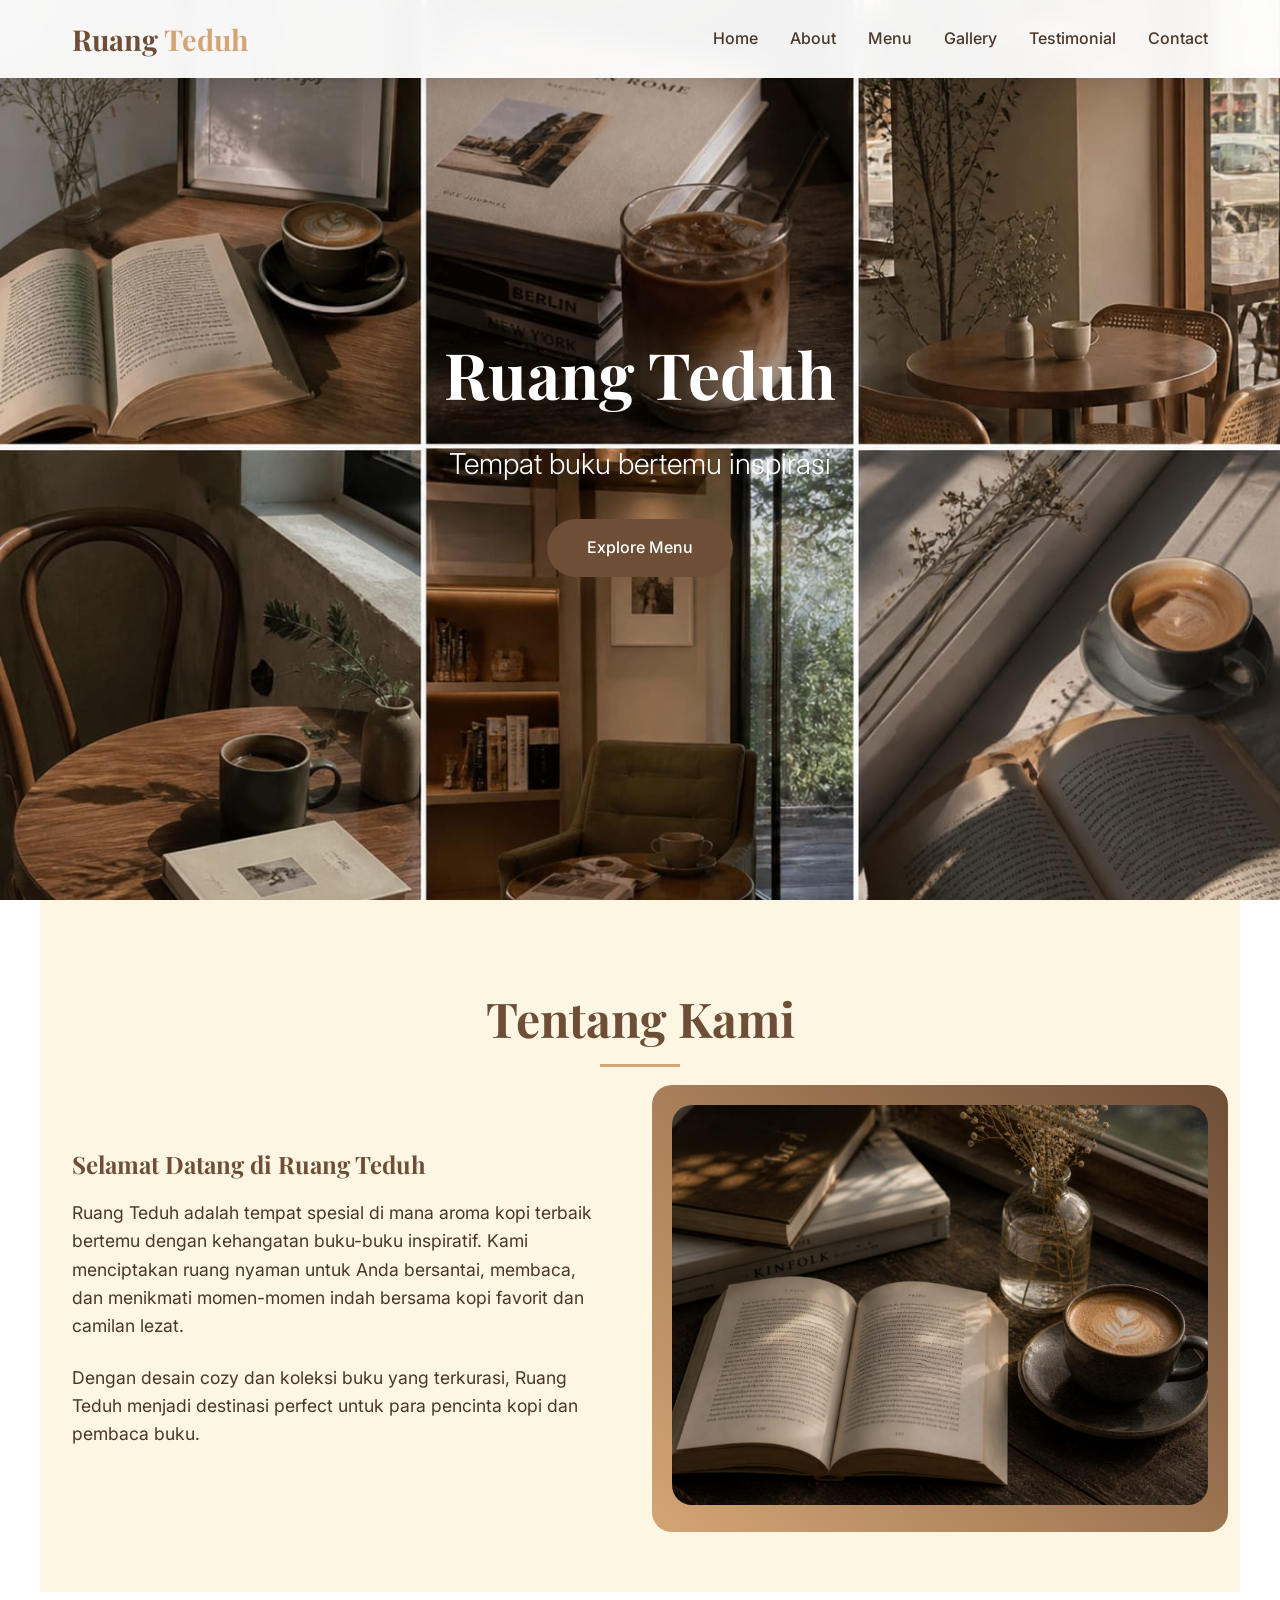
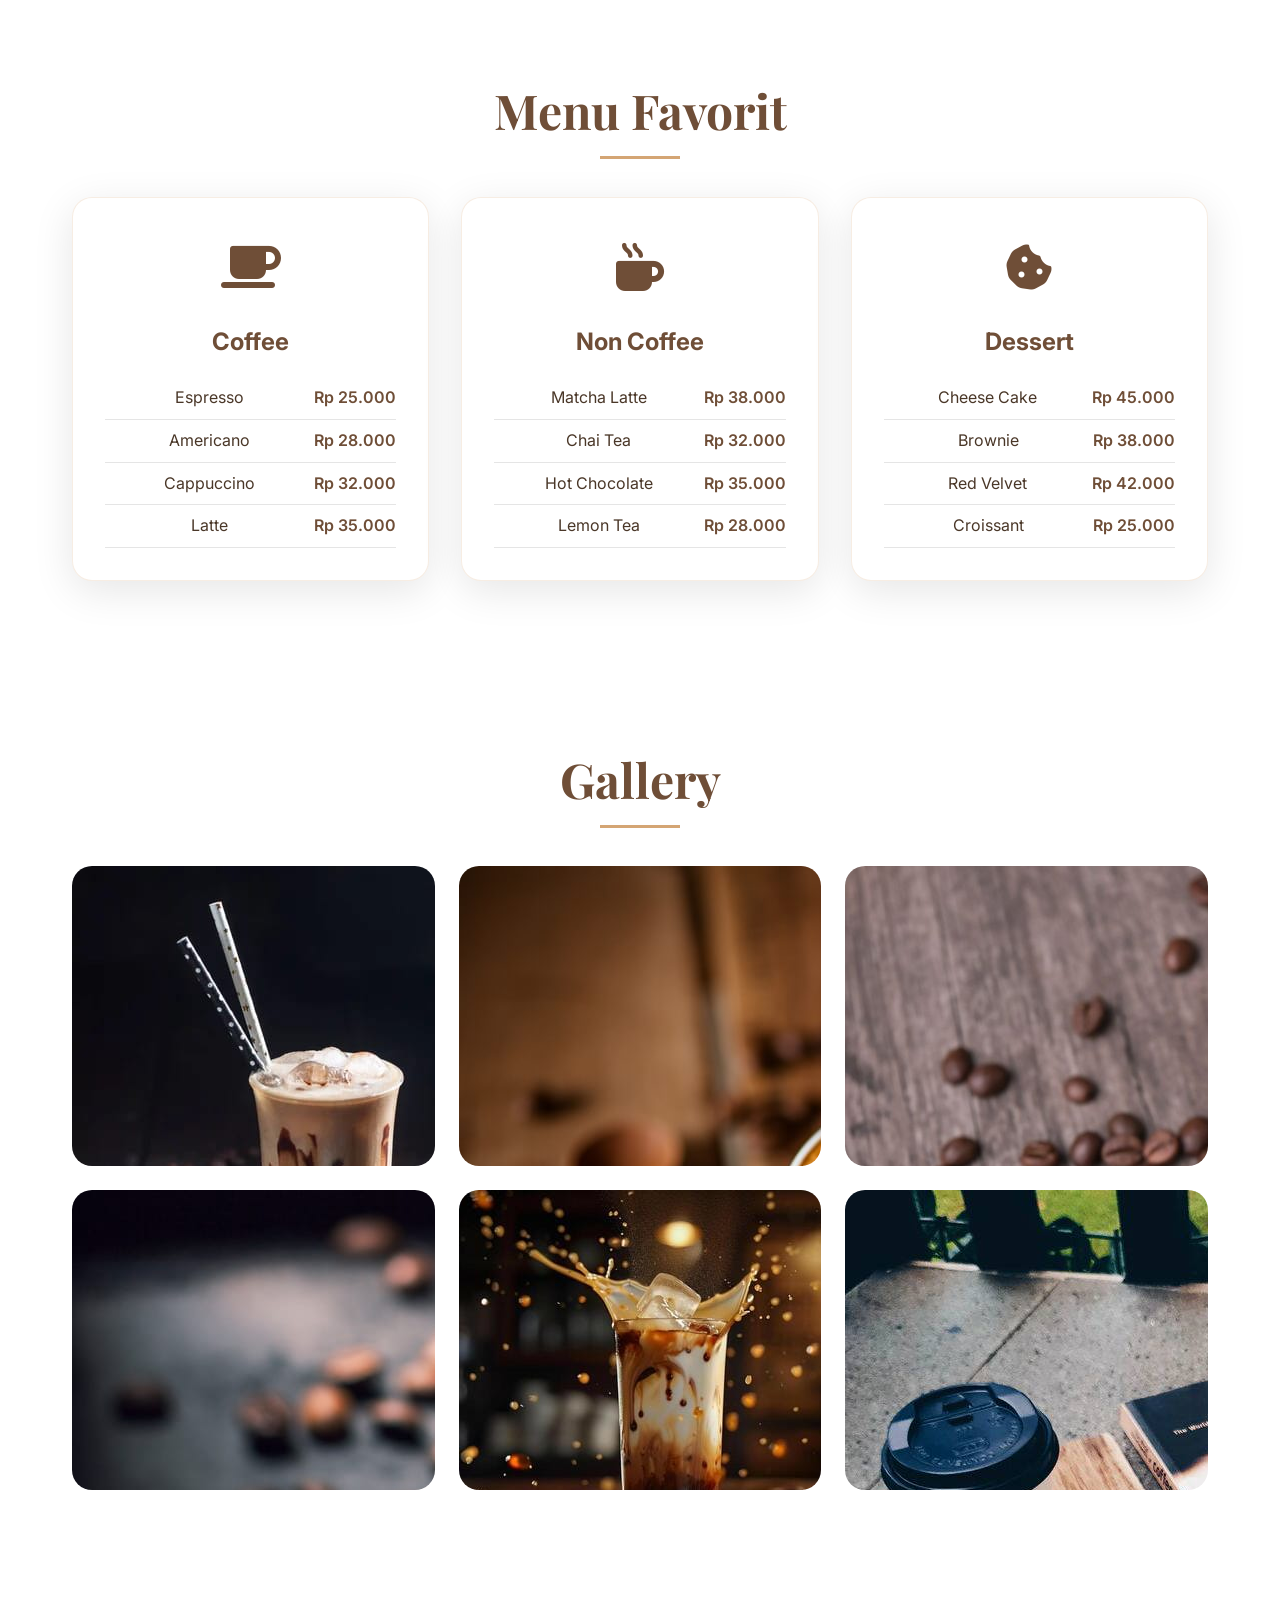
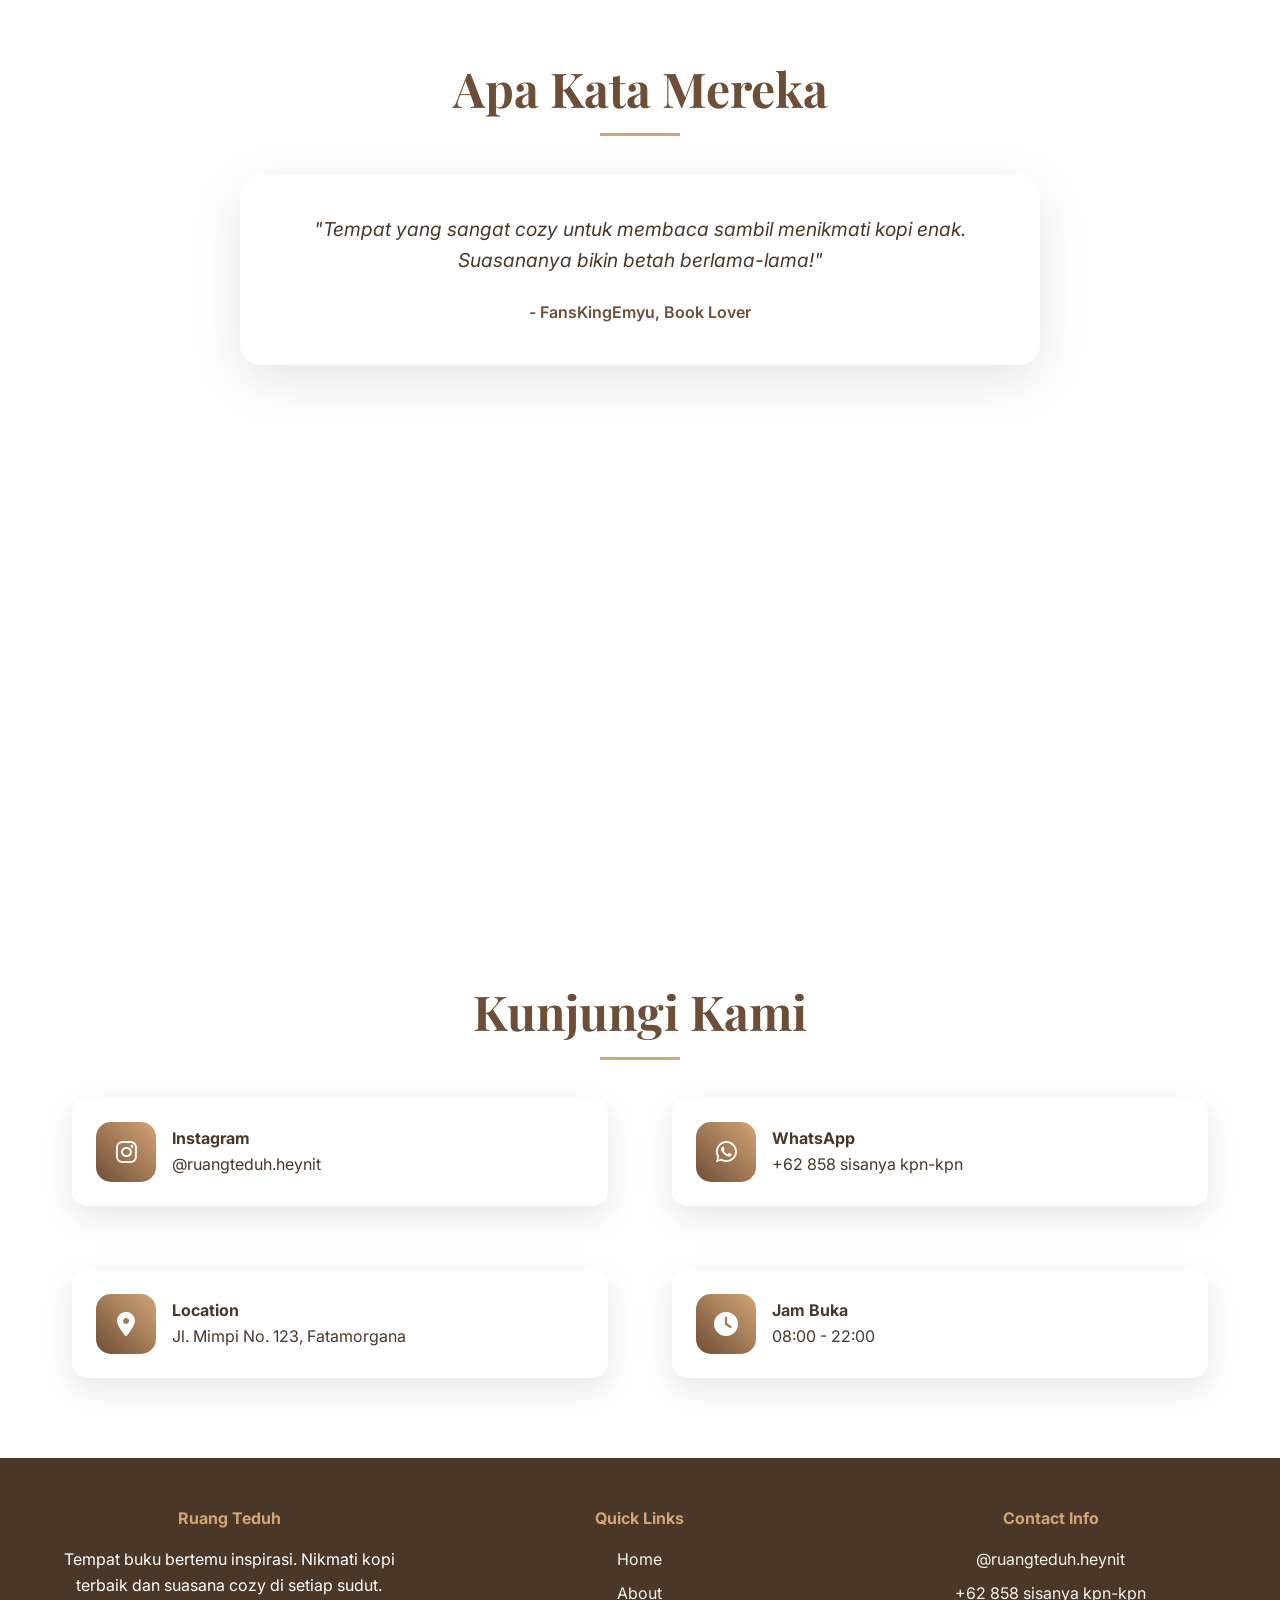
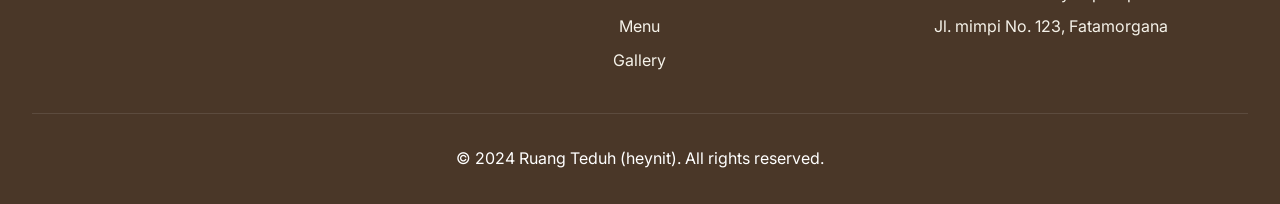
==== index.html @ b7b8b651 "first upload" ====
<!doctype html>
<html lang="id">
  <head>
    <meta charset="UTF-8" />
    <meta name="viewport" content="width=device-width, initial-scale=1.0" />
    <title>Ruang Teduh (heynit) - Coffee Shop & Bookstore</title>
    <link
      href="https://cdnjs.cloudflare.com/ajax/libs/font-awesome/6.4.0/css/all.min.css"
      rel="stylesheet"
    />
    <link
      href="https://fonts.googleapis.com/css2?family=Playfair+Display:wght@400;500;600;700&family=Inter:wght@300;400;500;600&display=swap"
      rel="stylesheet"
    />
    <link rel="stylesheet" href="style.css" />
  </head>
  <body>
    <!-- Navbar -->
    <nav class="navbar">
      <div class="nav-container">
        <a href="#" class="logo">Ruang <span>Teduh</span></a>
        <ul class="nav-menu">
          <li><a href="#home" class="nav-link">Home</a></li>
          <li><a href="#about" class="nav-link">About</a></li>
          <li><a href="#menu" class="nav-link">Menu</a></li>
          <li><a href="#gallery" class="nav-link">Gallery</a></li>
          <li><a href="#testimonial" class="nav-link">Testimonial</a></li>
          <li><a href="#contact" class="nav-link">Contact</a></li>
        </ul>
        <div class="hamburger">
          <span></span>
          <span></span>
          <span></span>
        </div>
      </div>
    </nav>

    <!-- Hero Section -->
    <section
      id="home"
      class="hero"
      style="background-image: url(&quot;assets/hero-bg.jpeg&quot;)"
    >
      <div class="hero-content">
        <h1>Ruang Teduh</h1>
        <p class="tagline">Tempat buku bertemu inspirasi</p>
        <a href="#menu" class="cta-button">Explore Menu</a>
      </div>
    </section>

    <!-- About Section -->
    <section id="about" class="section about fade-in">
      <h2 class="section-title">Tentang Kami</h2>
      <div class="about-content">
        <div class="about-text">
          <h3>Selamat Datang di Ruang Teduh</h3>
          <p>
            Ruang Teduh adalah tempat spesial di mana aroma kopi terbaik bertemu
            dengan kehangatan buku-buku inspiratif. Kami menciptakan ruang
            nyaman untuk Anda bersantai, membaca, dan menikmati momen-momen
            indah bersama kopi favorit dan camilan lezat.
          </p>
          <p>
            Dengan desain cozy dan koleksi buku yang terkurasi, Ruang Teduh
            menjadi destinasi perfect untuk para pencinta kopi dan pembaca buku.
          </p>
        </div>
        <div class="about-image">
          <img src="assets/about.jpeg" alt="Ruang Teduh Interior" />
        </div>
      </div>
    </section>

    <!-- Menu Section -->
    <section id="menu" class="section fade-in">
      <h2 class="section-title">Menu Favorit</h2>
      <div class="menu-grid">
        <div class="menu-card">
          <div class="menu-icon">
            <i class="fas fa-coffee"></i>
          </div>
          <h4>Coffee</h4>
          <ul class="menu-items">
            <li><span>Espresso</span><span class="price">Rp 25.000</span></li>
            <li><span>Americano</span><span class="price">Rp 28.000</span></li>
            <li><span>Cappuccino</span><span class="price">Rp 32.000</span></li>
            <li><span>Latte</span><span class="price">Rp 35.000</span></li>
          </ul>
        </div>
        <div class="menu-card">
          <div class="menu-icon">
            <i class="fas fa-mug-hot"></i>
          </div>
          <h4>Non Coffee</h4>
          <ul class="menu-items">
            <li>
              <span>Matcha Latte</span><span class="price">Rp 38.000</span>
            </li>
            <li><span>Chai Tea</span><span class="price">Rp 32.000</span></li>
            <li>
              <span>Hot Chocolate</span><span class="price">Rp 35.000</span>
            </li>
            <li><span>Lemon Tea</span><span class="price">Rp 28.000</span></li>
          </ul>
        </div>
        <div class="menu-card">
          <div class="menu-icon">
            <i class="fas fa-cookie-bite"></i>
          </div>
          <h4>Dessert</h4>
          <ul class="menu-items">
            <li>
              <span>Cheese Cake</span><span class="price">Rp 45.000</span>
            </li>
            <li><span>Brownie</span><span class="price">Rp 38.000</span></li>
            <li><span>Red Velvet</span><span class="price">Rp 42.000</span></li>
            <li><span>Croissant</span><span class="price">Rp 25.000</span></li>
          </ul>
        </div>
      </div>
    </section>

    <!-- Gallery Section -->
    <section id="gallery" class="section fade-in">
      <h2 class="section-title">Gallery</h2>

      <div class="gallery-grid">
        <div
          class="gallery-item"
          style="background-image: url(&quot;assets/gallery/coffee1.jpeg&quot;)"
        ></div>

        <div
          class="gallery-item"
          style="background-image: url(&quot;assets/gallery/coffee2.jpeg&quot;)"
        ></div>

        <div
          class="gallery-item"
          style="background-image: url(&quot;assets/gallery/coffee3.jpeg&quot;)"
        ></div>
        <div
          class="gallery-item"
          style="background-image: url(&quot;assets/gallery/coffee4.jpeg&quot;)"
        ></div>

        <div
          class="gallery-item"
          style="background-image: url(&quot;assets/gallery/coffee5.jpeg&quot;)"
        ></div>

        <div
          class="gallery-item"
          style="background-image: url(&quot;assets/gallery/coffee6.jpeg&quot;)"
        ></div>
      </div>
    </section>

    <!-- Testimonial Section -->
    <section id="testimonial" class="section fade-in">
      <h2 class="section-title">Apa Kata Mereka</h2>
      <div class="testimonial-container">
        <div class="testimonial active">
          <p class="testimonial-text">
            "Tempat yang sangat cozy untuk membaca sambil menikmati kopi enak.
            Suasananya bikin betah berlama-lama!"
          </p>
          <div class="testimonial-author">- FansKingEmyu, Book Lover</div>
        </div>
        <div class="testimonial">
          <p class="testimonial-text">
            "Kopi dan dessertnya juara! Koleksi bukunya juga bagus-bagus.
            Recommended banget!"
          </p>
          <div class="testimonial-author">- Cassemiro, Coffee Addict</div>
        </div>
        <div class="testimonial">
          <p class="testimonial-text">
            "Ruang Teduh jadi tempat favoritku untuk kerja remote. Nyaman dan
            produktif!"
          </p>
          <div class="testimonial-author">- Bruno, Freelancer</div>
        </div>
      </div>
    </section>

    <!-- Contact Section -->
    <section id="contact" class="section fade-in">
      <h2 class="section-title">Kunjungi Kami</h2>
      <div class="contact-grid">
        <a href="#" class="contact-item">
          <div class="contact-icon">
            <i class="fab fa-instagram"></i>
          </div>
          <div>
            <h4>Instagram</h4>
            <p>@ruangteduh.heynit</p>
          </div>
        </a>
        <a href="#" class="contact-item">
          <div class="contact-icon">
            <i class="fab fa-whatsapp"></i>
          </div>
          <div>
            <h4>WhatsApp</h4>
            <p>+62 858 sisanya kpn-kpn</p>
          </div>
        </a>
        <a href="#" class="contact-item">
          <div class="contact-icon">
            <i class="fas fa-map-marker-alt"></i>
          </div>
          <div>
            <h4>Location</h4>
            <p>Jl. Mimpi No. 123, Fatamorgana</p>
          </div>
        </a>
        <a href="#" class="contact-item">
          <div class="contact-icon">
            <i class="fas fa-clock"></i>
          </div>
          <div>
            <h4>Jam Buka</h4>
            <p>08:00 - 22:00</p>
          </div>
        </a>
      </div>
    </section>

    <!-- Footer -->
    <footer class="footer">
      <div class="footer-content">
        <div class="footer-section">
          <h4>Ruang Teduh</h4>
          <p>
            Tempat buku bertemu inspirasi. Nikmati kopi terbaik dan suasana cozy
            di setiap sudut.
          </p>
        </div>
        <div class="footer-section">
          <h4>Quick Links</h4>
          <a href="#home">Home</a>
          <a href="#about">About</a>
          <a href="#menu">Menu</a>
          <a href="#gallery">Gallery</a>
        </div>
        <div class="footer-section">
          <h4>Contact Info</h4>
          <a href="#">@ruangteduh.heynit</a>
          <a href="#">+62 858 sisanya kpn-kpn</a>
          <a href="#">Jl. mimpi No. 123, Fatamorgana</a>
        </div>
      </div>
      <div class="footer-bottom">
        <p>&copy; 2024 Ruang Teduh (heynit). All rights reserved.</p>
      </div>
    </footer>

    <script>
      // Mobile Menu Toggle
      const hamburger = document.querySelector(".hamburger");
      const navMenu = document.querySelector(".nav-menu");

      hamburger.addEventListener("click", () => {
        hamburger.classList.toggle("active");
        navMenu.classList.toggle("active");
      });

      // Close mobile menu when clicking on a link
      document.querySelectorAll(".nav-link").forEach((n) =>
        n.addEventListener("click", () => {
          hamburger.classList.remove("active");
          navMenu.classList.remove("active");
        }),
      );

      // Navbar background on scroll
      window.addEventListener("scroll", () => {
        const navbar = document.querySelector(".navbar");
        if (window.scrollY > 100) {
          navbar.style.background = "rgba(255, 255, 255, 0.98)";
        } else {
          navbar.style.background = "rgba(255, 255, 255, 0.95)";
        }
      });

      // Fade in on scroll
      const observerOptions = {
        threshold: 0.1,
        rootMargin: "0px 0px -50px 0px",
      };

      const observer = new IntersectionObserver((entries) => {
        entries.forEach((entry) => {
          if (entry.isIntersecting) {
            entry.target.classList.add("visible");
          }
        });
      }, observerOptions);

      document.querySelectorAll(".fade-in").forEach((el) => {
        observer.observe(el);
      });

      // Testimonial slider
      let currentTestimonial = 0;
      const testimonials = document.querySelectorAll(".testimonial");

      function showTestimonial(index) {
        testimonials.forEach((t, i) => {
          t.classList.toggle("active", i === index);
        });
      }

      setInterval(() => {
        currentTestimonial = (currentTestimonial + 1) % testimonials.length;
        showTestimonial(currentTestimonial);
      }, 5000);

      // Smooth scrolling for anchor links
      document.querySelectorAll('a[href^="#"]').forEach((anchor) => {
        anchor.addEventListener("click", function (e) {
          e.preventDefault();
          const target = document.querySelector(this.getAttribute("href"));
          if (target) {
            target.scrollIntoView({
              behavior: "smooth",
              block: "start",
            });
          }
        });
      });

      // Gallery hover effect
      document.querySelectorAll(".gallery-item").forEach((item) => {
        item.addEventListener("mouseenter", function () {
          this.style.transform = "scale(1.05)";
        });
        item.addEventListener("mouseleave", function () {
          this.style.transform = "scale(1)";
        });
      });
    </script>
  </body>
</html>
---- style.css ----
* {
  margin: 0;
  padding: 0;
  box-sizing: border-box;
}

:root {
  --coffee-brown: #6f4e37;
  --coffee-dark: #4a3728;
  --beige: #f5f2e9;
  --cream: #fdf6e3;
  --white: #ffffff;
  --light-brown: #d4a574;
}

body {
  font-family: "Inter", sans-serif;
  line-height: 1.6;
  color: var(--coffee-dark);
  overflow-x: hidden;
}

h1,
h2,
h3 {
  font-family: "Playfair Display", serif;
}

/* Navbar */
.navbar {
  position: fixed;
  top: 0;
  width: 100%;
  background: rgba(255, 255, 255, 0.95);
  backdrop-filter: blur(10px);
  z-index: 1000;
  padding: 1rem 0;
  transition: all 0.3s ease;
  box-shadow: 0 2px 20px rgba(0, 0, 0, 0.1);
}

.nav-container {
  max-width: 1200px;
  margin: 0 auto;
  display: flex;
  justify-content: space-between;
  align-items: center;
  padding: 0 2rem;
}

.logo {
  font-family: "Playfair Display", serif;
  font-size: 1.8rem;
  font-weight: 700;
  color: var(--coffee-brown);
  text-decoration: none;
}

.logo span {
  color: var(--light-brown);
}

.nav-menu {
  display: flex;
  list-style: none;
  gap: 2rem;
}

.nav-link {
  text-decoration: none;
  color: var(--coffee-dark);
  font-weight: 500;
  transition: color 0.3s ease;
  position: relative;
}

.nav-link:hover {
  color: var(--coffee-brown);
}

.nav-link::after {
  content: "";
  position: absolute;
  width: 0;
  height: 2px;
  bottom: -5px;
  left: 0;
  background: var(--coffee-brown);
  transition: width 0.3s ease;
}

.nav-link:hover::after {
  width: 100%;
}

.hamburger {
  display: none;
  flex-direction: column;
  cursor: pointer;
  gap: 4px;
}

.hamburger span {
  width: 25px;
  height: 3px;
  background: var(--coffee-brown);
  transition: 0.3s;
}

/* Hero Section */
.hero {
  height: 100vh;
  background:
    linear-gradient(rgba(111, 78, 55, 0.7), rgba(111, 78, 55, 0.7)),
    url('data:image/svg+xml,<svg xmlns="http://www.w3.org/2000/svg" viewBox="0 0 1200 800"><rect fill="%23F5F2E9" width="1200" height="800"/><circle fill="%23FDF6E3" opacity="0.8" cx="200" cy="200" r="300"/><circle fill="%23D4A574" opacity="0.3" cx="900" cy="500" r="250"/><path fill="%23F5F2E9" opacity="0.6" d="M0 400Q300 200 600 400T1200 400V800H0z"/></svg>');
  background-size: cover;
  background-position: center;
  display: flex;
  align-items: center;
  justify-content: center;
  text-align: center;
  color: white;
  position: relative;
}

.hero-content h1 {
  font-size: clamp(2.5rem, 5vw, 4rem);
  margin-bottom: 1rem;
  opacity: 0;
  animation: fadeInUp 1s ease 0.5s forwards;
}

.hero-content .tagline {
  font-size: clamp(1.2rem, 3vw, 1.8rem);
  margin-bottom: 2rem;
  font-weight: 300;
  opacity: 0;
  animation: fadeInUp 1s ease 0.8s forwards;
}

.cta-button {
  display: inline-block;
  background: var(--coffee-brown);
  color: white;
  padding: 1rem 2.5rem;
  border-radius: 50px;
  text-decoration: none;
  font-weight: 500;
  transition: all 0.3s ease;
  box-shadow: 0 10px 30px rgba(111, 78, 55, 0.3);
  opacity: 0;
  animation: fadeInUp 1s ease 1.1s forwards;
}

.cta-button:hover {
  transform: translateY(-3px);
  box-shadow: 0 15px 40px rgba(111, 78, 55, 0.4);
  background: var(--coffee-dark);
}

/* Sections */
.section {
  padding: 5rem 2rem;
  max-width: 1200px;
  margin: 0 auto;
}

.section-title {
  text-align: center;
  font-size: clamp(2rem, 4vw, 3rem);
  margin-bottom: 3rem;
  color: var(--coffee-brown);
  position: relative;
}

.section-title::after {
  content: "";
  width: 80px;
  height: 3px;
  background: var(--light-brown);
  position: absolute;
  bottom: -10px;
  left: 50%;
  transform: translateX(-50%);
}

/* About Section */
.about {
  background: var(--cream);
}

.about-content {
  display: grid;
  grid-template-columns: 1fr 1fr;
  gap: 4rem;
  align-items: center;
}

.about-text h3 {
  font-size: 1.5rem;
  margin-bottom: 1rem;
  color: var(--coffee-brown);
}

.about-text p {
  color: var(--coffee-dark);
  margin-bottom: 1.5rem;
  font-size: 1.1rem;
}

.about-image {
  position: relative;
}

.about-image::before {
  content: "";
  position: absolute;
  top: -20px;
  left: -20px;
  right: -20px;
  bottom: -20px;
  background: linear-gradient(45deg, var(--light-brown), var(--coffee-brown));
  z-index: -1;
  border-radius: 20px;
}

.about-image img {
  width: 100%;
  border-radius: 20px;
  height: 400px;
  object-fit: cover;
}

/* Menu Section */
.menu-grid {
  display: grid;
  grid-template-columns: repeat(auto-fit, minmax(300px, 1fr));
  gap: 2rem;
  margin-top: 3rem;
}

.menu-card {
  background: white;
  padding: 2rem;
  border-radius: 20px;
  box-shadow: 0 10px 40px rgba(0, 0, 0, 0.1);
  text-align: center;
  transition: all 0.3s ease;
  border: 1px solid rgba(212, 165, 116, 0.2);
}

.menu-card:hover {
  transform: translateY(-10px);
  box-shadow: 0 20px 60px rgba(0, 0, 0, 0.15);
}

.menu-icon {
  font-size: 3rem;
  color: var(--coffee-brown);
  margin-bottom: 1rem;
}

.menu-card h4 {
  font-size: 1.5rem;
  margin-bottom: 1rem;
  color: var(--coffee-brown);
}

.menu-items {
  list-style: none;
}

.menu-items li {
  padding: 0.5rem 0;
  border-bottom: 1px solid rgba(0, 0, 0, 0.1);
  overflow: hidden;
}

.price {
  float: right;
  font-weight: 600;
  color: var(--coffee-brown);
}

/* Gallery */
.gallery-grid {
  display: grid;
  grid-template-columns: repeat(auto-fit, minmax(300px, 1fr));
  gap: 1.5rem;
  margin-top: 3rem;
}

.gallery-item {
  position: relative;
  overflow: hidden;
  border-radius: 20px;
  height: 300px;
  background: var(--beige);
  display: flex;
  align-items: center;
  justify-content: center;
  cursor: pointer;
  transition: all 0.3s ease;
}

.gallery-item::before {
  content: "";
  position: absolute;
  top: 0;
  left: 0;
  right: 0;
  bottom: 0;
  background: linear-gradient(
    45deg,
    rgba(111, 78, 55, 0.8),
    rgba(212, 165, 116, 0.8)
  );
  opacity: 0;
  transition: opacity 0.3s ease;
  z-index: 1;
}

.gallery-item i {
  font-size: 2rem;
  color: white;
  z-index: 2;
  opacity: 0;
  transition: opacity 0.3s ease;
}

/* Testimonial */
.testimonial-container {
  max-width: 800px;
  margin: 3rem auto 0;
}

.testimonial {
  background: white;
  padding: 2.5rem;
  border-radius: 20px;
  box-shadow: 0 15px 50px rgba(0, 0, 0, 0.1);
  text-align: center;
  margin-bottom: 2rem;
  opacity: 0;
  transform: translateY(30px);
  transition: all 0.6s ease;
}

.testimonial.active {
  opacity: 1;
  transform: translateY(0);
}

.testimonial-text {
  font-style: italic;
  font-size: 1.2rem;
  margin-bottom: 1.5rem;
  color: var(--coffee-dark);
}

.testimonial-author {
  font-weight: 600;
  color: var(--coffee-brown);
}

/* Contact */
.contact-grid {
  display: grid;
  grid-template-columns: 1fr 1fr;
  gap: 4rem;
  margin-top: 3rem;
}

.contact-item {
  display: flex;
  align-items: center;
  gap: 1rem;
  padding: 1.5rem;
  background: white;
  border-radius: 15px;
  box-shadow: 0 10px 30px rgba(0, 0, 0, 0.1);
  transition: all 0.3s ease;
  text-decoration: none;
  color: var(--coffee-dark);
}

.contact-item:hover {
  transform: translateY(-5px);
  box-shadow: 0 15px 40px rgba(0, 0, 0, 0.15);
}

.contact-icon {
  width: 60px;
  height: 60px;
  background: linear-gradient(45deg, var(--coffee-brown), var(--light-brown));
  border-radius: 15px;
  display: flex;
  align-items: center;
  justify-content: center;
  font-size: 1.5rem;
  color: white;
}

/* Footer */
.footer {
  background: var(--coffee-dark);
  color: white;
  text-align: center;
  padding: 3rem 2rem 2rem;
}

.footer-content {
  max-width: 1200px;
  margin: 0 auto;
  display: grid;
  grid-template-columns: repeat(auto-fit, minmax(250px, 1fr));
  gap: 2rem;
  margin-bottom: 2rem;
}

.footer-section h4 {
  margin-bottom: 1rem;
  color: var(--light-brown);
}

.footer-section a {
  color: var(--beige);
  text-decoration: none;
  display: block;
  margin-bottom: 0.5rem;
  transition: color 0.3s ease;
}

.footer-section a:hover {
  color: var(--light-brown);
}

.footer-bottom {
  border-top: 1px solid rgba(255, 255, 255, 0.1);
  padding-top: 2rem;
  margin-top: 2rem;
}

/* Animations */
@keyframes fadeInUp {
  from {
    opacity: 0;
    transform: translateY(30px);
  }
  to {
    opacity: 1;
    transform: translateY(0);
  }
}

/* Fade In Scroll */
.fade-in {
  opacity: 0;
  transform: translateY(50px);
  transition: all 0.8s ease;
}

.fade-in.visible {
  opacity: 1;
  transform: translateY(0);
}

/* Responsive */
@media (max-width: 768px) {
  .hamburger {
    display: flex;
  }

  .nav-menu {
    position: fixed;
    left: -100%;
    top: 70px;
    flex-direction: column;
    background-color: white;
    width: 100%;
    text-align: center;
    transition: 0.3s;
    box-shadow: 0 10px 27px rgba(0, 0, 0, 0.05);
    padding: 2rem 0;
  }

  .nav-menu.active {
    left: 0;
  }

  .about-content {
    grid-template-columns: 1fr;
    text-align: center;
  }

  .contact-grid {
    grid-template-columns: 1fr;
  }

  .section {
    padding: 3rem 1rem;
  }
}

/* Smooth Scroll */
html {
  scroll-behavior: smooth;
}
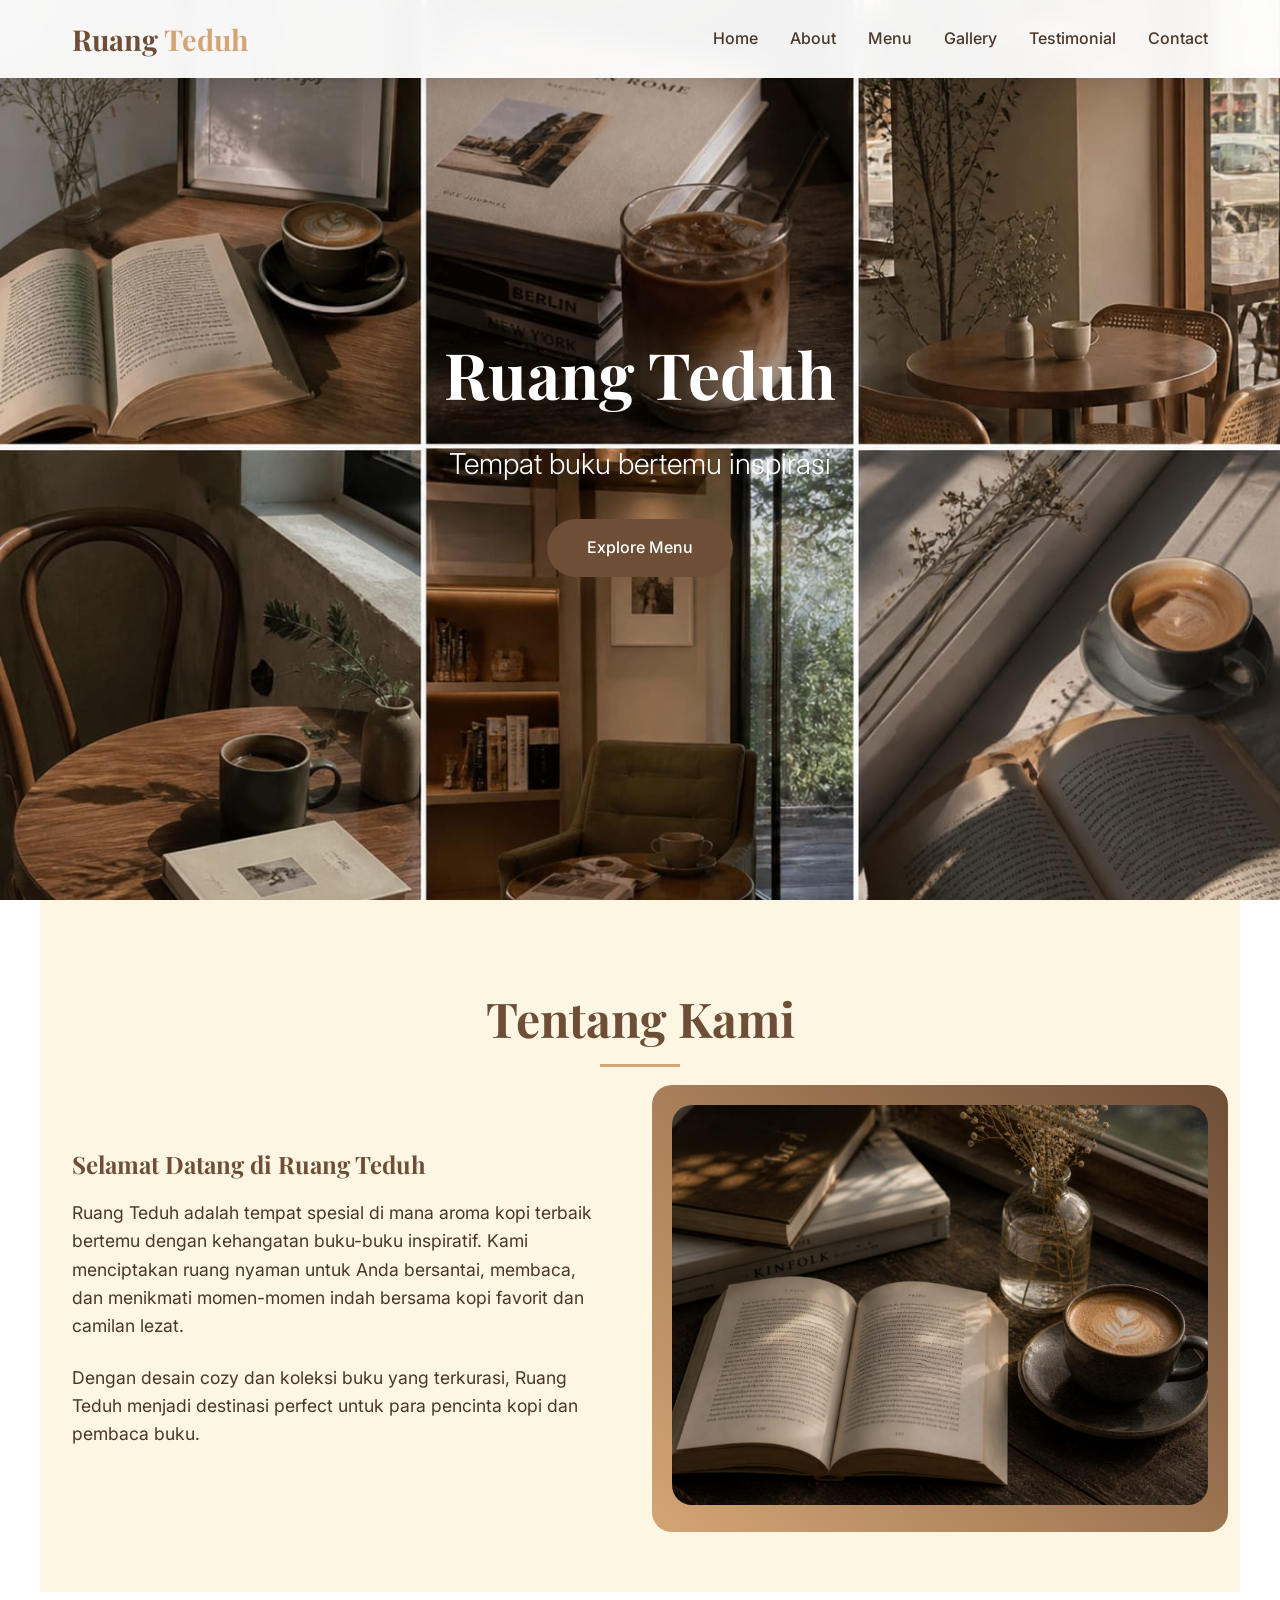
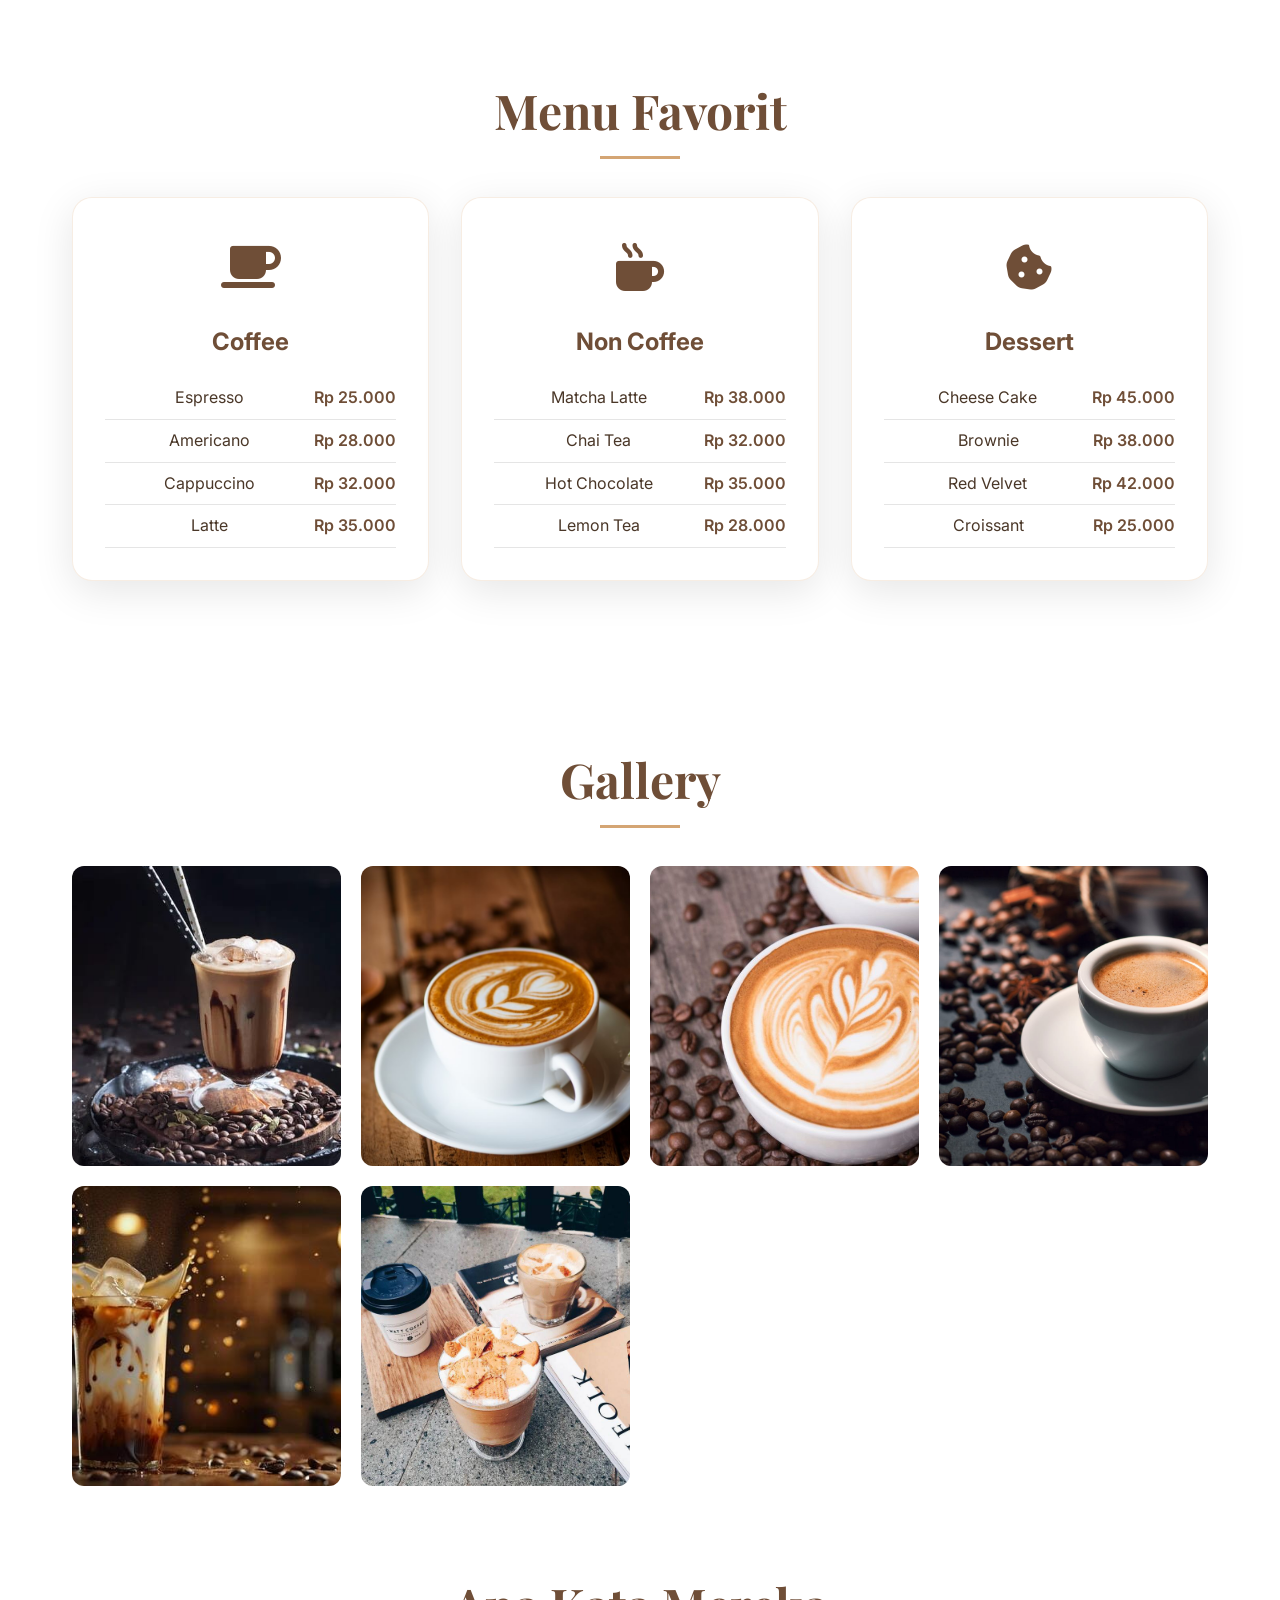
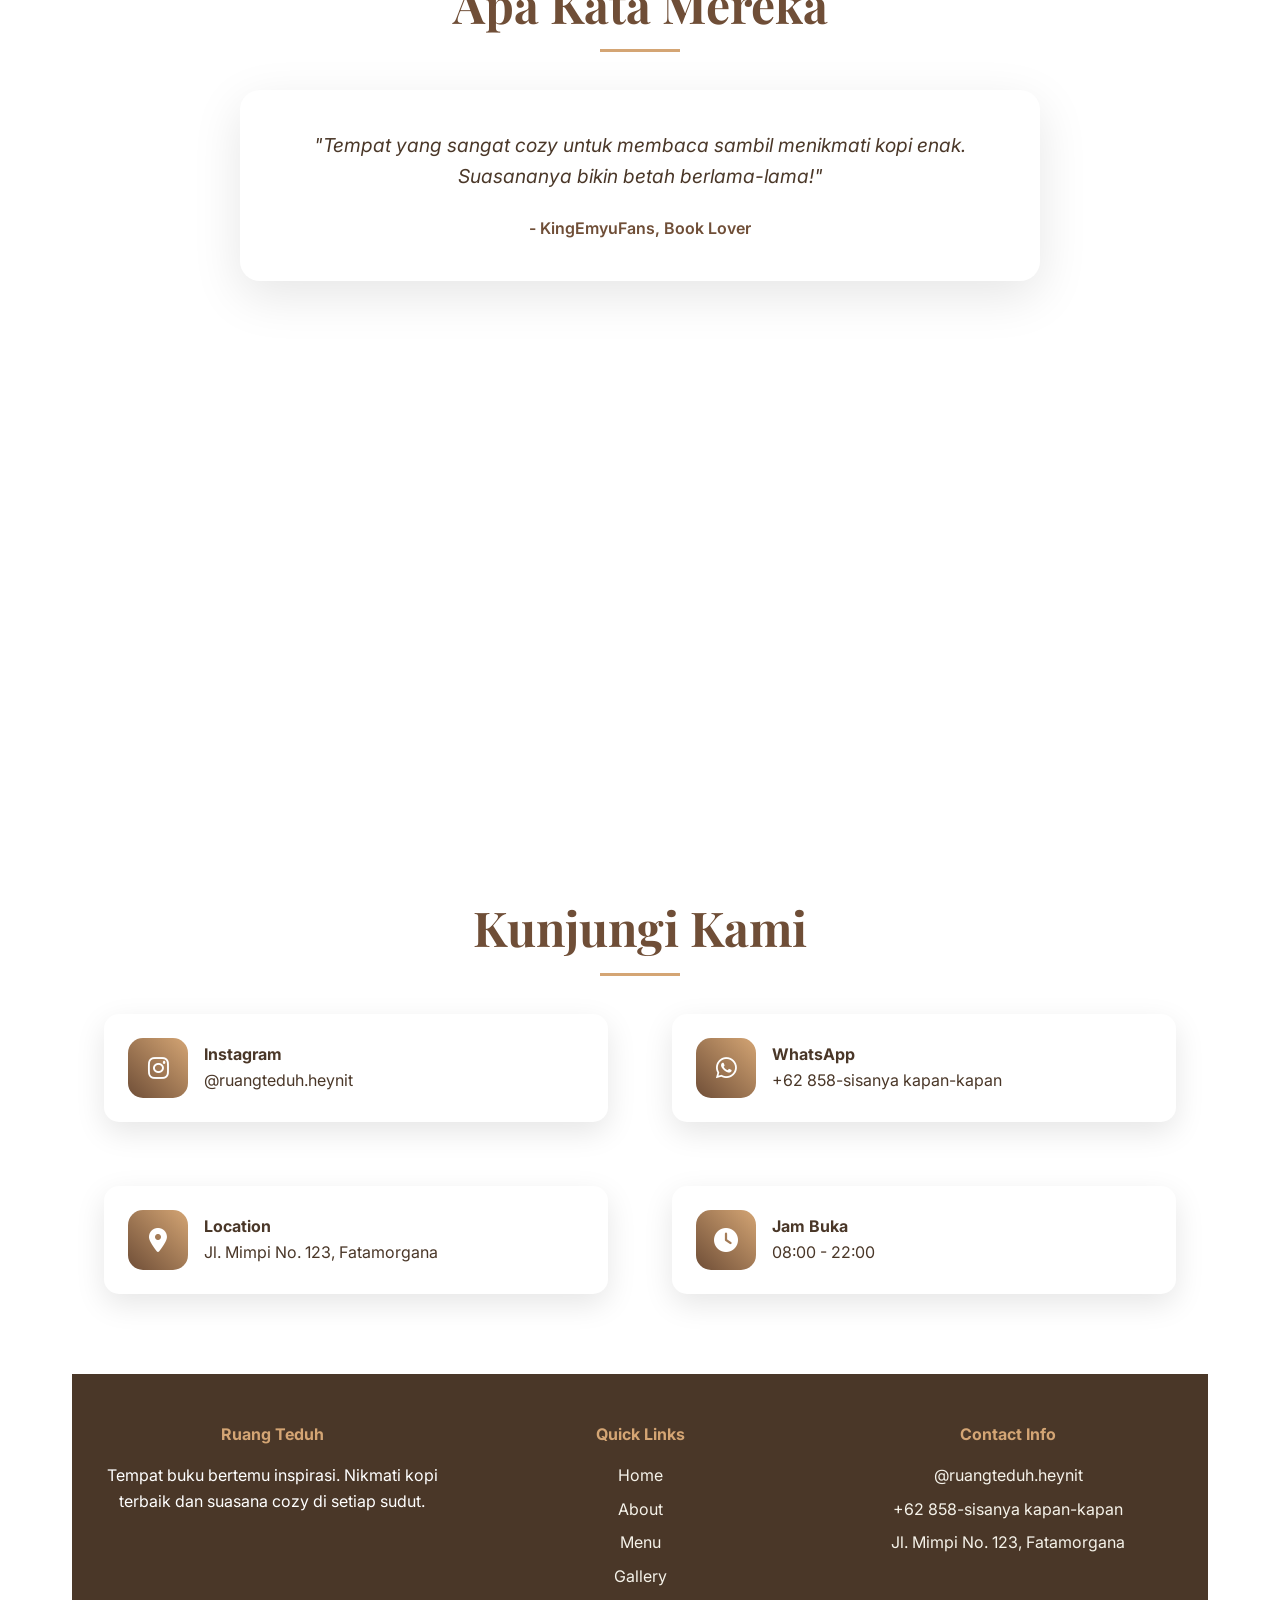
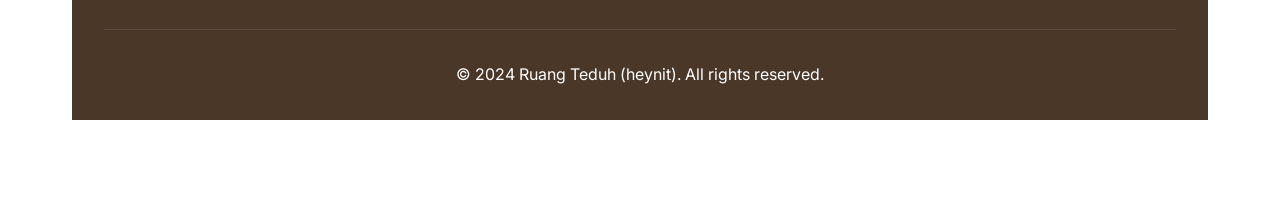
==== commit 6bf8d5a0: "fix gallery" ====
--- a/index.html
+++ b/index.html
@@ -1,345 +1,299 @@
-<!doctype html>
+<!DOCTYPE html>
 <html lang="id">
-  <head>
-    <meta charset="UTF-8" />
-    <meta name="viewport" content="width=device-width, initial-scale=1.0" />
+<head>
+    <meta charset="UTF-8">
+    <meta name="viewport" content="width=device-width, initial-scale=1.0">
     <title>Ruang Teduh (heynit) - Coffee Shop & Bookstore</title>
-    <link
-      href="https://cdnjs.cloudflare.com/ajax/libs/font-awesome/6.4.0/css/all.min.css"
-      rel="stylesheet"
-    />
-    <link
-      href="https://fonts.googleapis.com/css2?family=Playfair+Display:wght@400;500;600;700&family=Inter:wght@300;400;500;600&display=swap"
-      rel="stylesheet"
-    />
-    <link rel="stylesheet" href="style.css" />
-  </head>
-  <body>
+    <link href="https://cdnjs.cloudflare.com/ajax/libs/font-awesome/6.4.0/css/all.min.css" rel="stylesheet">
+    <link href="https://fonts.googleapis.com/css2?family=Playfair+Display:wght@400;500;600;700&family=Inter:wght@300;400;500;600&display=swap" rel="stylesheet">
+    <link rel="stylesheet" href="style.css">
+</head>
+<body>
     <!-- Navbar -->
     <nav class="navbar">
-      <div class="nav-container">
-        <a href="#" class="logo">Ruang <span>Teduh</span></a>
-        <ul class="nav-menu">
-          <li><a href="#home" class="nav-link">Home</a></li>
-          <li><a href="#about" class="nav-link">About</a></li>
-          <li><a href="#menu" class="nav-link">Menu</a></li>
-          <li><a href="#gallery" class="nav-link">Gallery</a></li>
-          <li><a href="#testimonial" class="nav-link">Testimonial</a></li>
-          <li><a href="#contact" class="nav-link">Contact</a></li>
-        </ul>
-        <div class="hamburger">
-          <span></span>
-          <span></span>
-          <span></span>
-        </div>
-      </div>
+        <div class="nav-container">
+            <a href="#" class="logo">Ruang <span>Teduh</span></a>
+            <ul class="nav-menu">
+                <li><a href="#home" class="nav-link">Home</a></li>
+                <li><a href="#about" class="nav-link">About</a></li>
+                <li><a href="#menu" class="nav-link">Menu</a></li>
+                <li><a href="#gallery" class="nav-link">Gallery</a></li>
+                <li><a href="#testimonial" class="nav-link">Testimonial</a></li>
+                <li><a href="#contact" class="nav-link">Contact</a></li>
+            </ul>
+            <div class="hamburger">
+                <span></span>
+                <span></span>
+                <span></span>
+            </div>
+        </div>
     </nav>
 
     <!-- Hero Section -->
-    <section
-      id="home"
-      class="hero"
-      style="background-image: url(&quot;assets/hero-bg.jpeg&quot;)"
-    >
-      <div class="hero-content">
-        <h1>Ruang Teduh</h1>
-        <p class="tagline">Tempat buku bertemu inspirasi</p>
-        <a href="#menu" class="cta-button">Explore Menu</a>
-      </div>
+<section id="home" class="hero" style="background-image: url('assets/hero-bg.jpeg');">
+        <div class="hero-content">
+            <h1>Ruang Teduh</h1>
+            <p class="tagline">Tempat buku bertemu inspirasi</p>
+            <a href="#menu" class="cta-button">Explore Menu</a>
+        </div>
     </section>
 
     <!-- About Section -->
-    <section id="about" class="section about fade-in">
-      <h2 class="section-title">Tentang Kami</h2>
-      <div class="about-content">
+<section id="about" class="section about fade-in">
+    <h2 class="section-title">Tentang Kami</h2>
+
+    <div class="about-content">
+
         <div class="about-text">
-          <h3>Selamat Datang di Ruang Teduh</h3>
-          <p>
-            Ruang Teduh adalah tempat spesial di mana aroma kopi terbaik bertemu
-            dengan kehangatan buku-buku inspiratif. Kami menciptakan ruang
-            nyaman untuk Anda bersantai, membaca, dan menikmati momen-momen
-            indah bersama kopi favorit dan camilan lezat.
-          </p>
-          <p>
-            Dengan desain cozy dan koleksi buku yang terkurasi, Ruang Teduh
-            menjadi destinasi perfect untuk para pencinta kopi dan pembaca buku.
-          </p>
-        </div>
+            <h3>Selamat Datang di Ruang Teduh</h3>
+
+            <p>
+                Ruang Teduh adalah tempat spesial di mana aroma kopi terbaik
+                bertemu dengan kehangatan buku-buku inspiratif.
+                Kami menciptakan ruang nyaman untuk Anda bersantai,
+                membaca, dan menikmati momen-momen indah bersama
+                kopi favorit dan camilan lezat.
+            </p>
+
+            <p>
+                Dengan desain cozy dan koleksi buku yang terkurasi,
+                Ruang Teduh menjadi destinasi perfect untuk para
+                pencinta kopi dan pembaca buku.
+            </p>
+        </div>
+
         <div class="about-image">
-          <img src="assets/about.jpeg" alt="Ruang Teduh Interior" />
-        </div>
-      </div>
-    </section>
+            <img src="assets/about.jpeg" alt="Ruang Teduh Interior">
+        </div>
+
+    </div>
+</section>
 
     <!-- Menu Section -->
     <section id="menu" class="section fade-in">
-      <h2 class="section-title">Menu Favorit</h2>
-      <div class="menu-grid">
-        <div class="menu-card">
-          <div class="menu-icon">
-            <i class="fas fa-coffee"></i>
-          </div>
-          <h4>Coffee</h4>
-          <ul class="menu-items">
-            <li><span>Espresso</span><span class="price">Rp 25.000</span></li>
-            <li><span>Americano</span><span class="price">Rp 28.000</span></li>
-            <li><span>Cappuccino</span><span class="price">Rp 32.000</span></li>
-            <li><span>Latte</span><span class="price">Rp 35.000</span></li>
-          </ul>
-        </div>
-        <div class="menu-card">
-          <div class="menu-icon">
-            <i class="fas fa-mug-hot"></i>
-          </div>
-          <h4>Non Coffee</h4>
-          <ul class="menu-items">
-            <li>
-              <span>Matcha Latte</span><span class="price">Rp 38.000</span>
-            </li>
-            <li><span>Chai Tea</span><span class="price">Rp 32.000</span></li>
-            <li>
-              <span>Hot Chocolate</span><span class="price">Rp 35.000</span>
-            </li>
-            <li><span>Lemon Tea</span><span class="price">Rp 28.000</span></li>
-          </ul>
-        </div>
-        <div class="menu-card">
-          <div class="menu-icon">
-            <i class="fas fa-cookie-bite"></i>
-          </div>
-          <h4>Dessert</h4>
-          <ul class="menu-items">
-            <li>
-              <span>Cheese Cake</span><span class="price">Rp 45.000</span>
-            </li>
-            <li><span>Brownie</span><span class="price">Rp 38.000</span></li>
-            <li><span>Red Velvet</span><span class="price">Rp 42.000</span></li>
-            <li><span>Croissant</span><span class="price">Rp 25.000</span></li>
-          </ul>
-        </div>
-      </div>
+        <h2 class="section-title">Menu Favorit</h2>
+        <div class="menu-grid">
+            <div class="menu-card">
+                <div class="menu-icon">
+                    <i class="fas fa-coffee"></i>
+                </div>
+                <h4>Coffee</h4>
+                <ul class="menu-items">
+                    <li><span>Espresso</span><span class="price">Rp 25.000</span></li>
+                    <li><span>Americano</span><span class="price">Rp 28.000</span></li>
+                    <li><span>Cappuccino</span><span class="price">Rp 32.000</span></li>
+                    <li><span>Latte</span><span class="price">Rp 35.000</span></li>
+                </ul>
+            </div>
+            <div class="menu-card">
+                <div class="menu-icon">
+                    <i class="fas fa-mug-hot"></i>
+                </div>
+                <h4>Non Coffee</h4>
+                <ul class="menu-items">
+                    <li><span>Matcha Latte</span><span class="price">Rp 38.000</span></li>
+                    <li><span>Chai Tea</span><span class="price">Rp 32.000</span></li>
+                    <li><span>Hot Chocolate</span><span class="price">Rp 35.000</span></li>
+                    <li><span>Lemon Tea</span><span class="price">Rp 28.000</span></li>
+                </ul>
+            </div>
+            <div class="menu-card">
+                <div class="menu-icon">
+                    <i class="fas fa-cookie-bite"></i>
+                </div>
+                <h4>Dessert</h4>
+                <ul class="menu-items">
+                    <li><span>Cheese Cake</span><span class="price">Rp 45.000</span></li>
+                    <li><span>Brownie</span><span class="price">Rp 38.000</span></li>
+                    <li><span>Red Velvet</span><span class="price">Rp 42.000</span></li>
+                    <li><span>Croissant</span><span class="price">Rp 25.000</span></li>
+                </ul>
+            </div>
+        </div>
     </section>
 
     <!-- Gallery Section -->
     <section id="gallery" class="section fade-in">
-      <h2 class="section-title">Gallery</h2>
-
-      <div class="gallery-grid">
-        <div
-          class="gallery-item"
-          style="background-image: url(&quot;assets/gallery/coffee1.jpeg&quot;)"
-        ></div>
-
-        <div
-          class="gallery-item"
-          style="background-image: url(&quot;assets/gallery/coffee2.jpeg&quot;)"
-        ></div>
-
-        <div
-          class="gallery-item"
-          style="background-image: url(&quot;assets/gallery/coffee3.jpeg&quot;)"
-        ></div>
-        <div
-          class="gallery-item"
-          style="background-image: url(&quot;assets/gallery/coffee4.jpeg&quot;)"
-        ></div>
-
-        <div
-          class="gallery-item"
-          style="background-image: url(&quot;assets/gallery/coffee5.jpeg&quot;)"
-        ></div>
-
-        <div
-          class="gallery-item"
-          style="background-image: url(&quot;assets/gallery/coffee6.jpeg&quot;)"
-        ></div>
-      </div>
-    </section>
-
+        <h2 class="section-title">Gallery</h2>
+        <!-- Gallery Real Photos -->
+<div class="gallery-grid">
+    <div class="gallery-item" style="background-image: url('assets/gallery/coffee1.jpeg');"></div>
+    <div class="gallery-item" style="background-image: url('assets/gallery/coffee2.jpeg');"></div>
+    <div class="gallery-item" style="background-image: url('assets/gallery/coffee3.jpeg');"></div>
+     <div class="gallery-item" style="background-image: url('assets/gallery/coffee4.jpeg');"></div>
+      <div class="gallery-item" style="background-image: url('assets/gallery/coffee5.jpeg');"></div>
+       <div class="gallery-item" style="background-image: url('assets/gallery/coffee6.jpeg');"></div>
+</div>
     <!-- Testimonial Section -->
     <section id="testimonial" class="section fade-in">
-      <h2 class="section-title">Apa Kata Mereka</h2>
-      <div class="testimonial-container">
-        <div class="testimonial active">
-          <p class="testimonial-text">
-            "Tempat yang sangat cozy untuk membaca sambil menikmati kopi enak.
-            Suasananya bikin betah berlama-lama!"
-          </p>
-          <div class="testimonial-author">- FansKingEmyu, Book Lover</div>
-        </div>
-        <div class="testimonial">
-          <p class="testimonial-text">
-            "Kopi dan dessertnya juara! Koleksi bukunya juga bagus-bagus.
-            Recommended banget!"
-          </p>
-          <div class="testimonial-author">- Cassemiro, Coffee Addict</div>
-        </div>
-        <div class="testimonial">
-          <p class="testimonial-text">
-            "Ruang Teduh jadi tempat favoritku untuk kerja remote. Nyaman dan
-            produktif!"
-          </p>
-          <div class="testimonial-author">- Bruno, Freelancer</div>
-        </div>
-      </div>
+        <h2 class="section-title">Apa Kata Mereka</h2>
+        <div class="testimonial-container">
+            <div class="testimonial active">
+                <p class="testimonial-text">"Tempat yang sangat cozy untuk membaca sambil menikmati kopi enak. Suasananya bikin betah berlama-lama!"</p>
+                <div class="testimonial-author">- KingEmyuFans, Book Lover</div>
+            </div>
+            <div class="testimonial">
+                <p class="testimonial-text">"Kopi dan dessertnya juara! Koleksi bukunya juga bagus-bagus. Recommended banget!"</p>
+                <div class="testimonial-author">- Cassemiro, Coffee Addict</div>
+            </div>
+            <div class="testimonial">
+                <p class="testimonial-text">"Ruang Teduh jadi tempat favoritku untuk kerja remote. Nyaman dan produktif!"</p>
+                <div class="testimonial-author">- Bruno, Freelancer</div>
+            </div>
+        </div>
     </section>
 
     <!-- Contact Section -->
     <section id="contact" class="section fade-in">
-      <h2 class="section-title">Kunjungi Kami</h2>
-      <div class="contact-grid">
-        <a href="#" class="contact-item">
-          <div class="contact-icon">
-            <i class="fab fa-instagram"></i>
-          </div>
-          <div>
-            <h4>Instagram</h4>
-            <p>@ruangteduh.heynit</p>
-          </div>
-        </a>
-        <a href="#" class="contact-item">
-          <div class="contact-icon">
-            <i class="fab fa-whatsapp"></i>
-          </div>
-          <div>
-            <h4>WhatsApp</h4>
-            <p>+62 858 sisanya kpn-kpn</p>
-          </div>
-        </a>
-        <a href="#" class="contact-item">
-          <div class="contact-icon">
-            <i class="fas fa-map-marker-alt"></i>
-          </div>
-          <div>
-            <h4>Location</h4>
-            <p>Jl. Mimpi No. 123, Fatamorgana</p>
-          </div>
-        </a>
-        <a href="#" class="contact-item">
-          <div class="contact-icon">
-            <i class="fas fa-clock"></i>
-          </div>
-          <div>
-            <h4>Jam Buka</h4>
-            <p>08:00 - 22:00</p>
-          </div>
-        </a>
-      </div>
+        <h2 class="section-title">Kunjungi Kami</h2>
+        <div class="contact-grid">
+            <a href="#" class="contact-item">
+                <div class="contact-icon">
+                    <i class="fab fa-instagram"></i>
+                </div>
+                <div>
+                    <h4>Instagram</h4>
+                    <p>@ruangteduh.heynit</p>
+                </div>
+            </a>
+            <a href="#" class="contact-item">
+                <div class="contact-icon">
+                    <i class="fab fa-whatsapp"></i>
+                </div>
+                <div>
+                    <h4>WhatsApp</h4>
+                    <p>+62 858-sisanya kapan-kapan</p>
+                </div>
+            </a>
+            <a href="#" class="contact-item">
+                <div class="contact-icon">
+                    <i class="fas fa-map-marker-alt"></i>
+                </div>
+                <div>
+                    <h4>Location</h4>
+                    <p>Jl. Mimpi No. 123, Fatamorgana</p>
+                </div>
+            </a>
+            <a href="#" class="contact-item">
+                <div class="contact-icon">
+                    <i class="fas fa-clock"></i>
+                </div>
+                <div>
+                    <h4>Jam Buka</h4>
+                    <p>08:00 - 22:00</p>
+                </div>
+            </a>
+        </div>
     </section>
 
     <!-- Footer -->
     <footer class="footer">
-      <div class="footer-content">
-        <div class="footer-section">
-          <h4>Ruang Teduh</h4>
-          <p>
-            Tempat buku bertemu inspirasi. Nikmati kopi terbaik dan suasana cozy
-            di setiap sudut.
-          </p>
-        </div>
-        <div class="footer-section">
-          <h4>Quick Links</h4>
-          <a href="#home">Home</a>
-          <a href="#about">About</a>
-          <a href="#menu">Menu</a>
-          <a href="#gallery">Gallery</a>
-        </div>
-        <div class="footer-section">
-          <h4>Contact Info</h4>
-          <a href="#">@ruangteduh.heynit</a>
-          <a href="#">+62 858 sisanya kpn-kpn</a>
-          <a href="#">Jl. mimpi No. 123, Fatamorgana</a>
-        </div>
-      </div>
-      <div class="footer-bottom">
-        <p>&copy; 2024 Ruang Teduh (heynit). All rights reserved.</p>
-      </div>
+        <div class="footer-content">
+            <div class="footer-section">
+                <h4>Ruang Teduh</h4>
+                <p>Tempat buku bertemu inspirasi. Nikmati kopi terbaik dan suasana cozy di setiap sudut.</p>
+            </div>
+            <div class="footer-section">
+                <h4>Quick Links</h4>
+                <a href="#home">Home</a>
+                <a href="#about">About</a>
+                <a href="#menu">Menu</a>
+                <a href="#gallery">Gallery</a>
+            </div>
+            <div class="footer-section">
+                <h4>Contact Info</h4>
+                <a href="#">@ruangteduh.heynit</a>
+                <a href="#">+62 858-sisanya kapan-kapan</a>
+                <a href="#">Jl. Mimpi No. 123, Fatamorgana</a>
+            </div>
+        </div>
+        <div class="footer-bottom">
+            <p>&copy; 2024 Ruang Teduh (heynit). All rights reserved.</p>
+        </div>
     </footer>
 
     <script>
-      // Mobile Menu Toggle
-      const hamburger = document.querySelector(".hamburger");
-      const navMenu = document.querySelector(".nav-menu");
-
-      hamburger.addEventListener("click", () => {
-        hamburger.classList.toggle("active");
-        navMenu.classList.toggle("active");
-      });
-
-      // Close mobile menu when clicking on a link
-      document.querySelectorAll(".nav-link").forEach((n) =>
-        n.addEventListener("click", () => {
-          hamburger.classList.remove("active");
-          navMenu.classList.remove("active");
-        }),
-      );
-
-      // Navbar background on scroll
-      window.addEventListener("scroll", () => {
-        const navbar = document.querySelector(".navbar");
-        if (window.scrollY > 100) {
-          navbar.style.background = "rgba(255, 255, 255, 0.98)";
-        } else {
-          navbar.style.background = "rgba(255, 255, 255, 0.95)";
+        // Mobile Menu Toggle
+        const hamburger = document.querySelector('.hamburger');
+        const navMenu = document.querySelector('.nav-menu');
+
+        hamburger.addEventListener('click', () => {
+            hamburger.classList.toggle('active');
+            navMenu.classList.toggle('active');
+        });
+
+        // Close mobile menu when clicking on a link
+        document.querySelectorAll('.nav-link').forEach(n => n.addEventListener('click', () => {
+            hamburger.classList.remove('active');
+            navMenu.classList.remove('active');
+        }));
+
+        // Navbar background on scroll
+        window.addEventListener('scroll', () => {
+            const navbar = document.querySelector('.navbar');
+            if (window.scrollY > 100) {
+                navbar.style.background = 'rgba(255, 255, 255, 0.98)';
+            } else {
+                navbar.style.background = 'rgba(255, 255, 255, 0.95)';
+            }
+        });
+
+        // Fade in on scroll
+        const observerOptions = {
+            threshold: 0.1,
+            rootMargin: '0px 0px -50px 0px'
+        };
+
+        const observer = new IntersectionObserver((entries) => {
+            entries.forEach(entry => {
+                if (entry.isIntersecting) {
+                    entry.target.classList.add('visible');
+                }
+            });
+        }, observerOptions);
+
+        document.querySelectorAll('.fade-in').forEach(el => {
+            observer.observe(el);
+        });
+
+        // Testimonial slider
+        let currentTestimonial = 0;
+        const testimonials = document.querySelectorAll('.testimonial');
+
+        function showTestimonial(index) {
+            testimonials.forEach((t, i) => {
+                t.classList.toggle('active', i === index);
+            });
         }
-      });
-
-      // Fade in on scroll
-      const observerOptions = {
-        threshold: 0.1,
-        rootMargin: "0px 0px -50px 0px",
-      };
-
-      const observer = new IntersectionObserver((entries) => {
-        entries.forEach((entry) => {
-          if (entry.isIntersecting) {
-            entry.target.classList.add("visible");
-          }
-        });
-      }, observerOptions);
-
-      document.querySelectorAll(".fade-in").forEach((el) => {
-        observer.observe(el);
-      });
-
-      // Testimonial slider
-      let currentTestimonial = 0;
-      const testimonials = document.querySelectorAll(".testimonial");
-
-      function showTestimonial(index) {
-        testimonials.forEach((t, i) => {
-          t.classList.toggle("active", i === index);
-        });
-      }
-
-      setInterval(() => {
-        currentTestimonial = (currentTestimonial + 1) % testimonials.length;
-        showTestimonial(currentTestimonial);
-      }, 5000);
-
-      // Smooth scrolling for anchor links
-      document.querySelectorAll('a[href^="#"]').forEach((anchor) => {
-        anchor.addEventListener("click", function (e) {
-          e.preventDefault();
-          const target = document.querySelector(this.getAttribute("href"));
-          if (target) {
-            target.scrollIntoView({
-              behavior: "smooth",
-              block: "start",
-            });
-          }
-        });
-      });
-
-      // Gallery hover effect
-      document.querySelectorAll(".gallery-item").forEach((item) => {
-        item.addEventListener("mouseenter", function () {
-          this.style.transform = "scale(1.05)";
-        });
-        item.addEventListener("mouseleave", function () {
-          this.style.transform = "scale(1)";
-        });
-      });
+
+        setInterval(() => {
+            currentTestimonial = (currentTestimonial + 1) % testimonials.length;
+            showTestimonial(currentTestimonial);
+        }, 5000);
+
+        // Smooth scrolling for anchor links
+        document.querySelectorAll('a[href^="#"]').forEach(anchor => {
+            anchor.addEventListener('click', function (e) {
+                e.preventDefault();
+                const target = document.querySelector(this.getAttribute('href'));
+                if (target) {
+                    target.scrollIntoView({
+                        behavior: 'smooth',
+                        block: 'start'
+                    });
+                }
+            });
+        });
+
+        // Gallery hover effect
+        document.querySelectorAll('.gallery-item').forEach(item => {
+            item.addEventListener('mouseenter', function() {
+                this.style.transform = 'scale(1.05)';
+            });
+            item.addEventListener('mouseleave', function() {
+                this.style.transform = 'scale(1)';
+            });
+        });
     </script>
-  </body>
-</html>
+</body>
+</html>
--- a/style.css
+++ b/style.css
@@ -285,9 +285,8 @@
 /* Gallery */
 .gallery-grid {
   display: grid;
-  grid-template-columns: repeat(auto-fit, minmax(300px, 1fr));
-  gap: 1.5rem;
-  margin-top: 3rem;
+  grid-template-columns: repeat(auto-fit, minmax(250px, 1fr));
+  gap: 20px;
 }
 
 .gallery-item {
@@ -328,6 +327,37 @@
   transition: opacity 0.3s ease;
 }
 
+.gallery-item {
+  height: 300px;
+  background-size: cover;
+  background-position: center;
+  background-repeat: no-repeat;
+  border-radius: 12px;
+}
+
+.gallery-item {
+  /* ... existing styles ... */
+  background-size: cover;
+  background-position: center;
+}
+
+.gallery-item.real-photo {
+  /* Hapus icon, tampilkan foto */
+}
+
+.gallery-item.real-photo::before {
+  /* Overlay saat hover */
+  background: linear-gradient(
+    45deg,
+    rgba(111, 78, 55, 0.6),
+    rgba(212, 165, 116, 0.6)
+  );
+}
+
+.gallery-item.real-photo i {
+  display: none;
+}
+
 /* Testimonial */
 .testimonial-container {
   max-width: 800px;
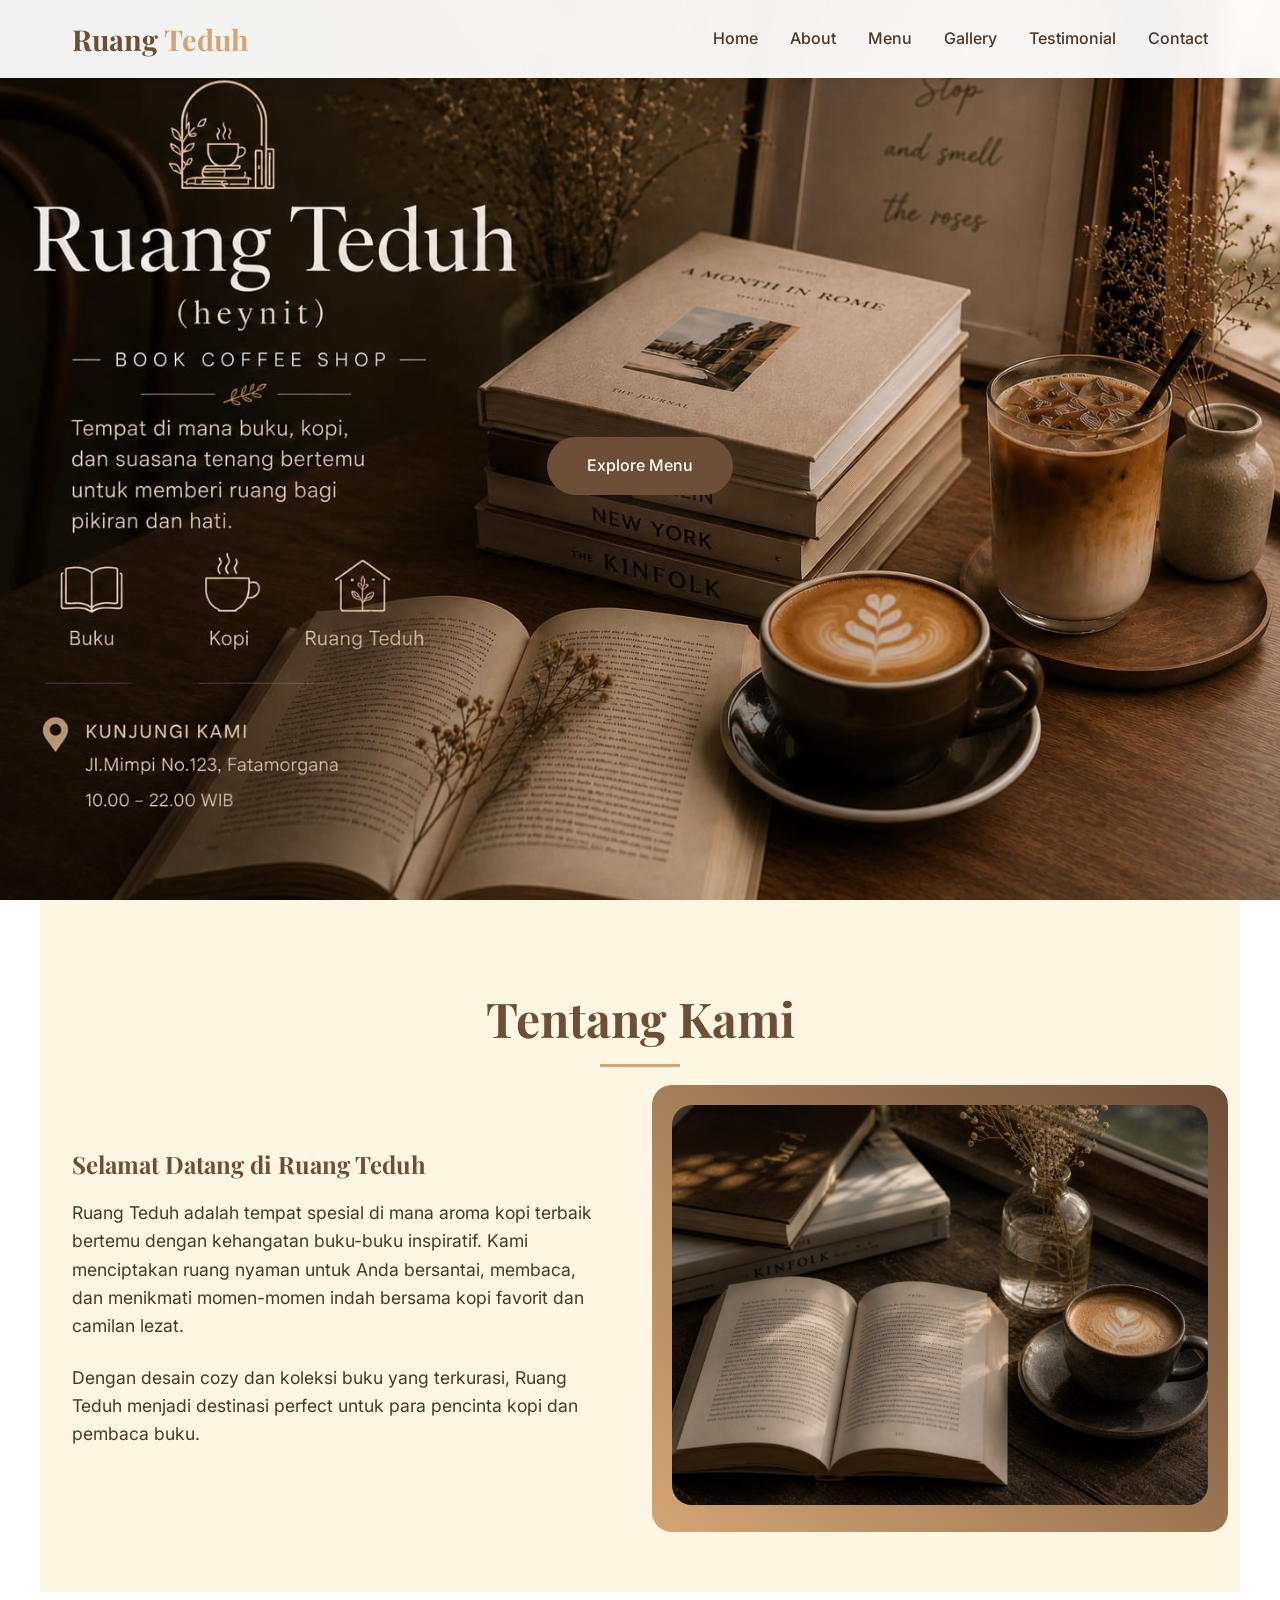
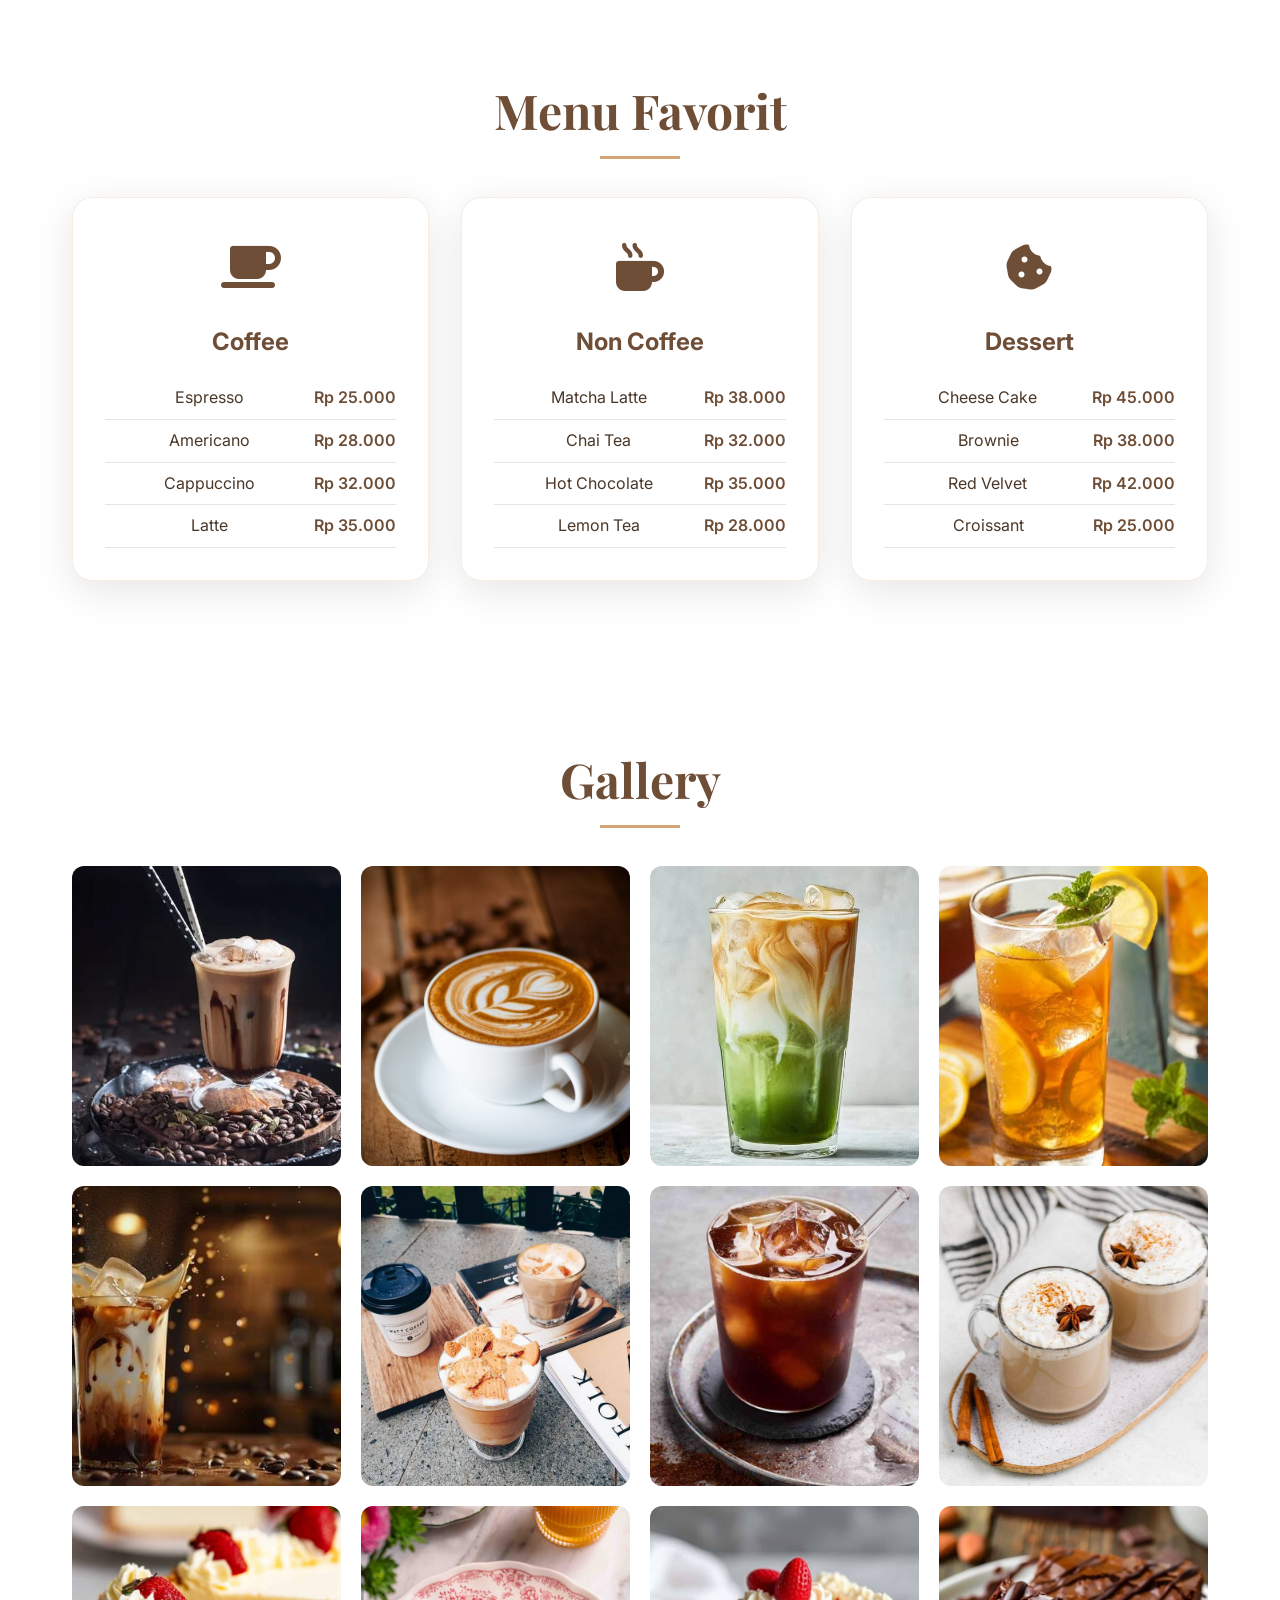
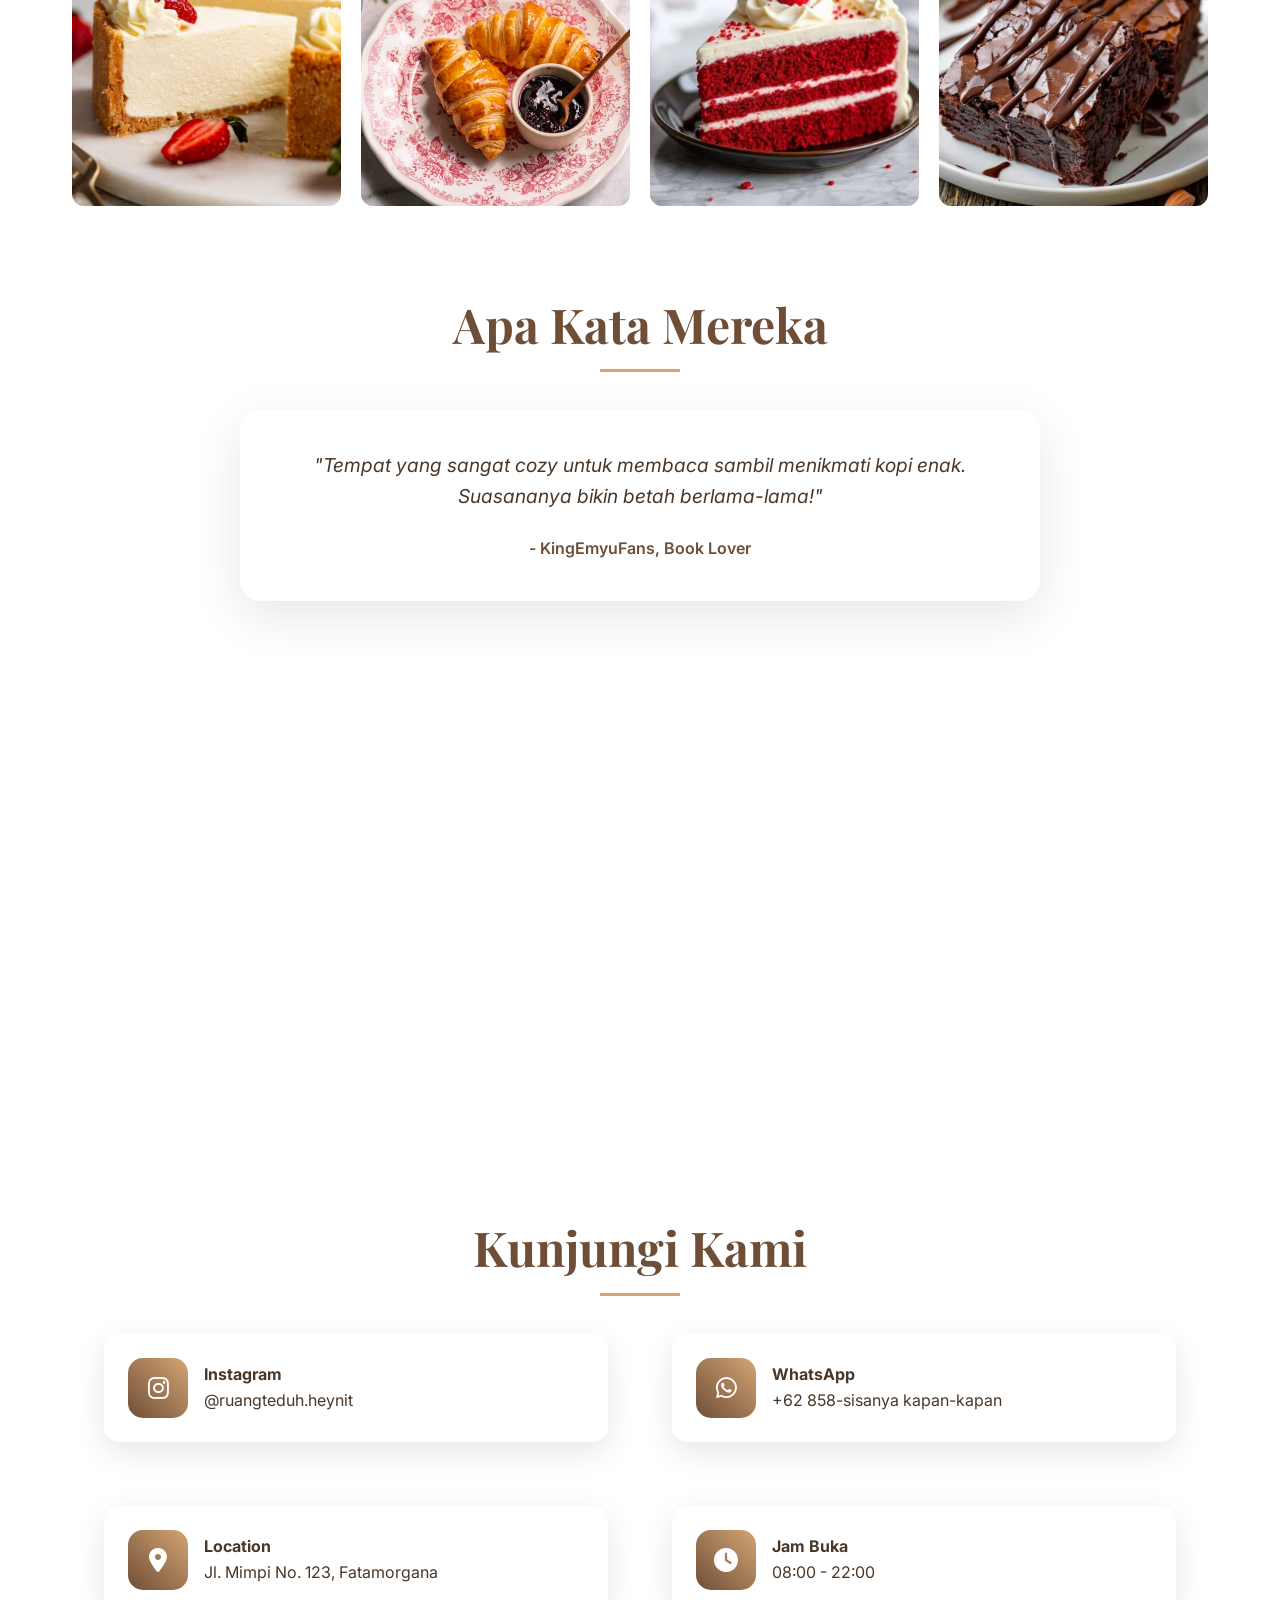
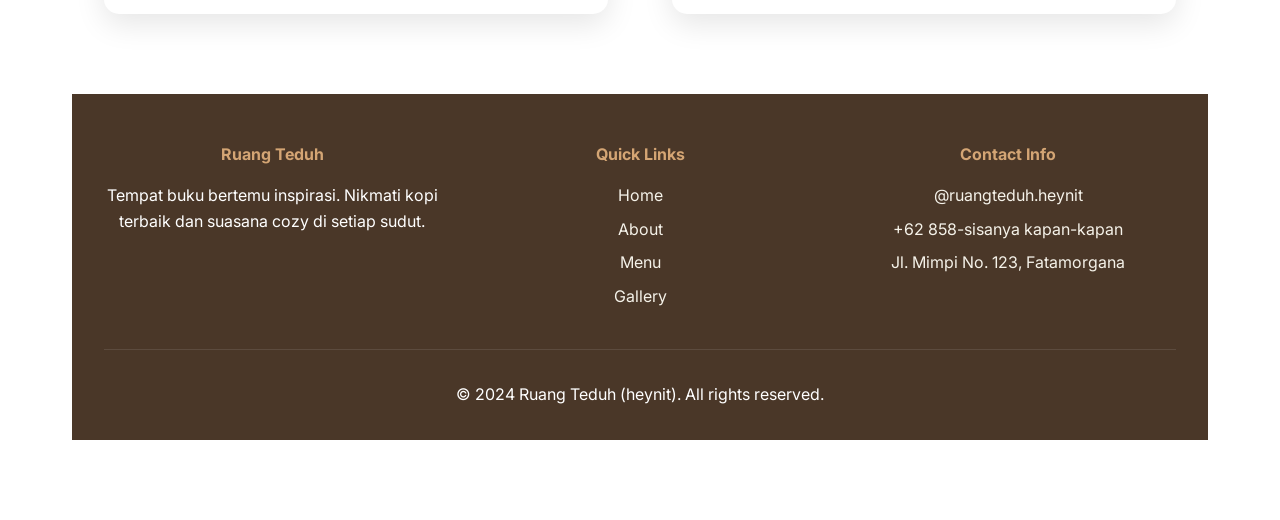
==== commit dfb80359: "fix:)" ====
--- a/index.html
+++ b/index.html
@@ -32,8 +32,8 @@
     <!-- Hero Section -->
 <section id="home" class="hero" style="background-image: url('assets/hero-bg.jpeg');">
         <div class="hero-content">
-            <h1>Ruang Teduh</h1>
-            <p class="tagline">Tempat buku bertemu inspirasi</p>
+            <h1></h1>
+            <p class="tagline"></p>
             <a href="#menu" class="cta-button">Explore Menu</a>
         </div>
     </section>
@@ -123,6 +123,12 @@
      <div class="gallery-item" style="background-image: url('assets/gallery/coffee4.jpeg');"></div>
       <div class="gallery-item" style="background-image: url('assets/gallery/coffee5.jpeg');"></div>
        <div class="gallery-item" style="background-image: url('assets/gallery/coffee6.jpeg');"></div>
+       <div class="gallery-item" style="background-image: url('assets/gallery/coffee7.jpeg');"></div>
+       <div class="gallery-item" style="background-image: url('assets/gallery/coffee8.jpeg');"></div>
+       <div class="gallery-item" style="background-image: url('assets/gallery/dessert1.jpeg');"></div>
+       <div class="gallery-item" style="background-image: url('assets/gallery/dessert2.jpeg');"></div>
+       <div class="gallery-item" style="background-image: url('assets/gallery/dessert3.jpeg');"></div>
+       <div class="gallery-item" style="background-image: url('assets/gallery/dessert4.jpeg');"></div>
 </div>
     <!-- Testimonial Section -->
     <section id="testimonial" class="section fade-in">
--- a/style.css
+++ b/style.css
@@ -9,7 +9,7 @@
   --coffee-dark: #4a3728;
   --beige: #f5f2e9;
   --cream: #fdf6e3;
-  --white: #ffffff;
+  --white: #fff;
   --light-brown: #d4a574;
 }
 
@@ -119,7 +119,7 @@
   align-items: center;
   justify-content: center;
   text-align: center;
-  color: white;
+  color: rgb(65, 57, 57);
   position: relative;
 }
 
@@ -536,3 +536,49 @@
 html {
   scroll-behavior: smooth;
 }
+
+/* Responsive Mobile */
+@media (max-width: 768px) {
+  .hero h1 {
+    font-size: 2rem;
+    text-align: center;
+  }
+
+  .hero p {
+    font-size: 1rem;
+    text-align: center;
+  }
+
+  .about-content {
+    flex-direction: column;
+    text-align: center;
+  }
+
+  .menu-grid,
+  .gallery-grid {
+    grid-template-columns: 1fr;
+  }
+
+  .navbar {
+    flex-direction: column;
+    gap: 15px;
+  }
+
+  .nav-links {
+    flex-wrap: wrap;
+    justify-content: center;
+  }
+
+  .section {
+    padding: 60px 20px;
+  }
+
+  .about-image img {
+    width: 100%;
+    height: auto;
+  }
+
+  .gallery-item {
+    height: 250px;
+  }
+}
